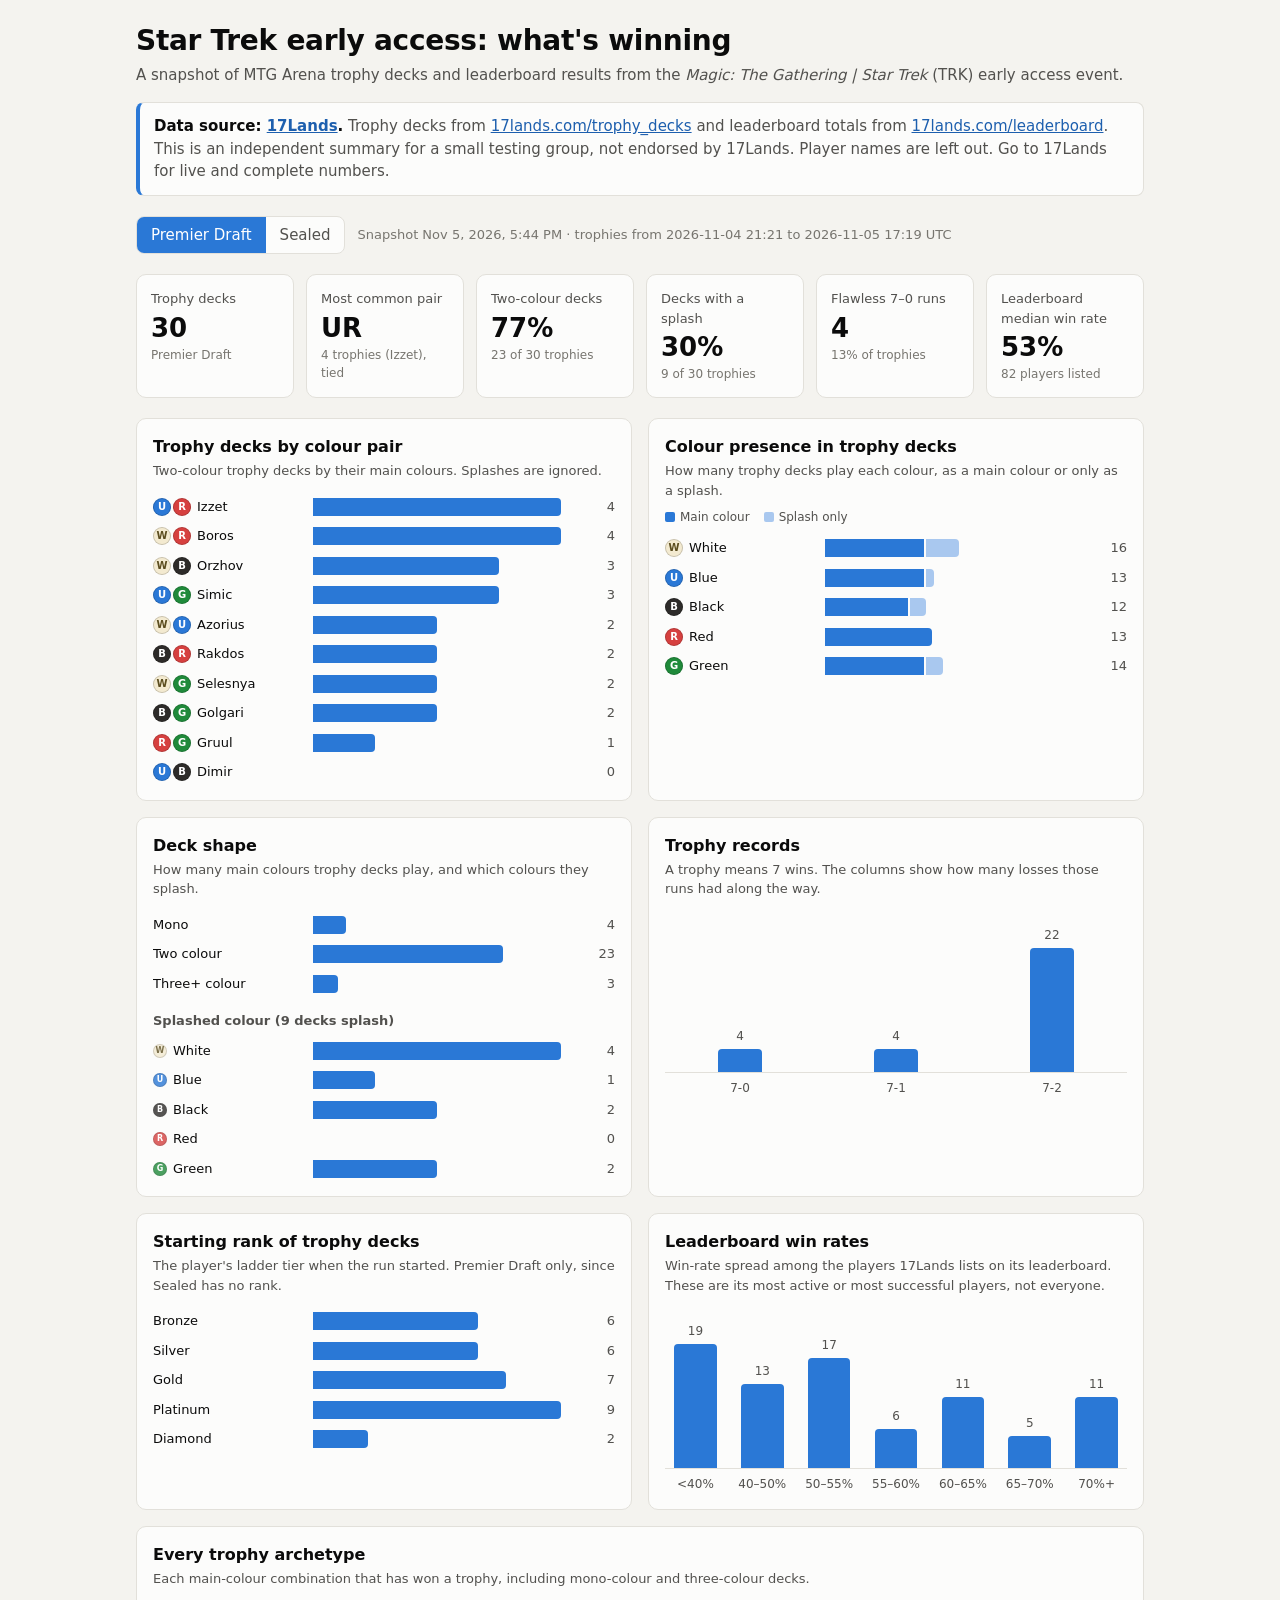
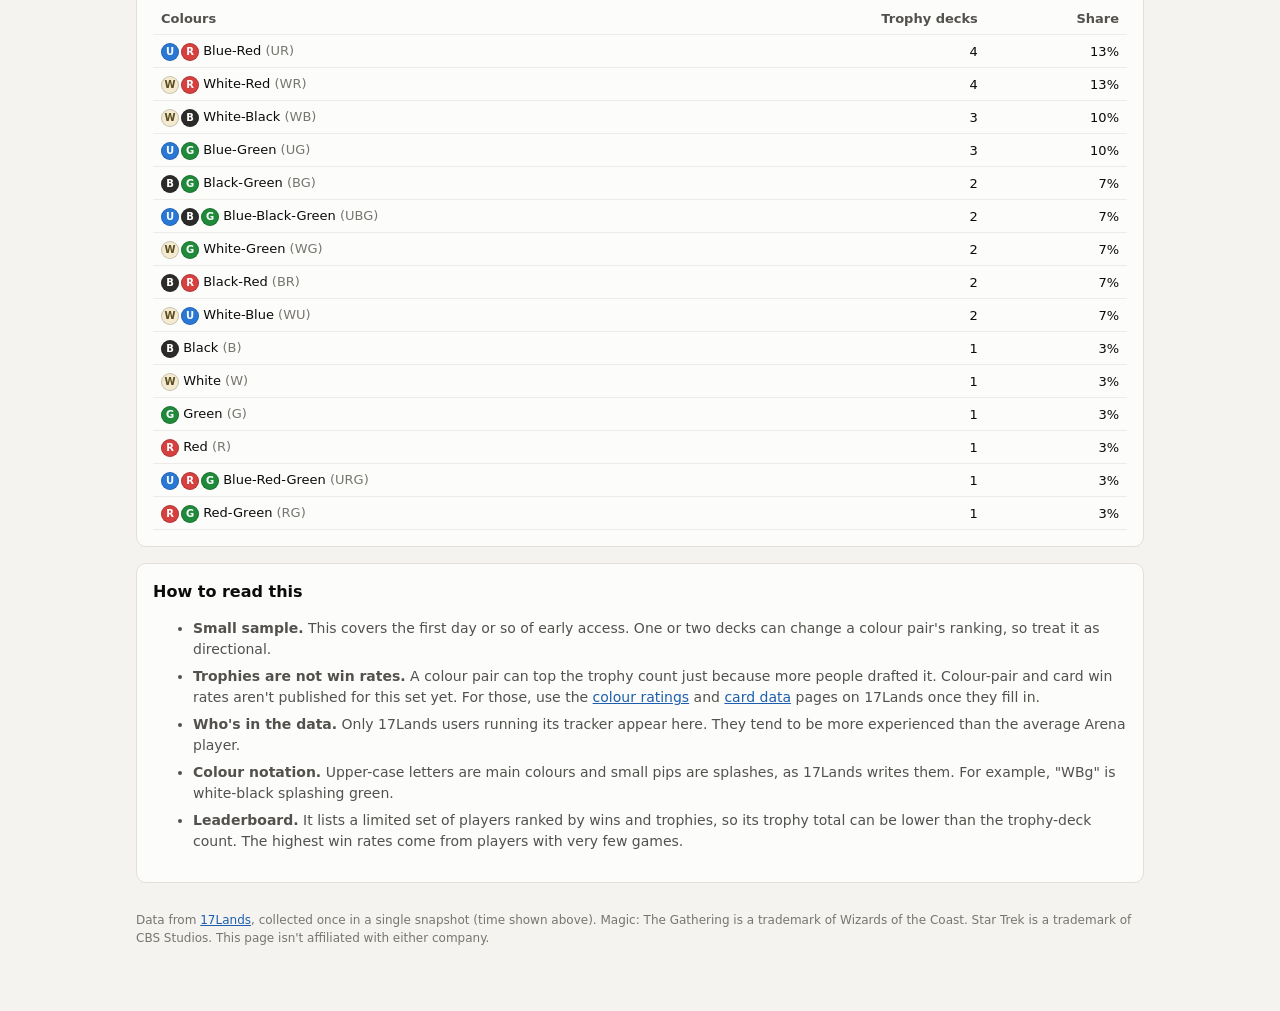
==== docs/index.html @ c33f3292 "Add Star Trek early access analysis site from 17Lands trophy and leaderboard data Anonymised one-tim" ====
<!doctype html>
<html lang="en">
<head>
<meta charset="utf-8">
<meta name="viewport" content="width=device-width, initial-scale=1">
<title>Star Trek Early Access</title>
<meta name="description" content="Early-access snapshot of Magic: The Gathering | Star Trek (TRK) limited results on MTG Arena, using data from 17Lands.">
<meta name="robots" content="noindex">
<style>
:root {
  color-scheme: light;
  --bg: #f4f3ef;
  --surface-1: #fcfcfb;
  --border: #e2e0da;
  --grid: #ecebe6;
  --text-primary: #0b0b0b;
  --text-secondary: #52514e;
  --text-muted: #77756f;
  --series-1: #2a78d6;
  --series-1-soft: #a9c8ef;
  --track: #e9eef6;
  --accent-ink: #1d5fae;
  --tip-bg: #0b0b0b;
  --tip-fg: #f6f5f1;
  --pip-W: #f3ead0; --pip-W-ink: #5b4d1f;
  --pip-U: #2a78d6; --pip-U-ink: #fff;
  --pip-B: #2d2b29; --pip-B-ink: #fff;
  --pip-R: #d6403f; --pip-R-ink: #fff;
  --pip-G: #1f8a3a; --pip-G-ink: #fff;
}
@media (prefers-color-scheme: dark) {
  :root:not([data-theme="light"]) {
    color-scheme: dark;
    --bg: #121211;
    --surface-1: #1a1a19;
    --border: #2e2d2b;
    --grid: #262624;
    --text-primary: #f0efec;
    --text-secondary: #c3c2b7;
    --text-muted: #9a998f;
    --series-1: #3987e5;
    --series-1-soft: #2a4a72;
    --track: #232a33;
    --accent-ink: #8db8f0;
    --tip-bg: #f0efec;
    --tip-fg: #121211;
    --pip-B: #4a4744;
  }
}
:root[data-theme="dark"] {
  color-scheme: dark;
  --bg: #121211;
  --surface-1: #1a1a19;
  --border: #2e2d2b;
  --grid: #262624;
  --text-primary: #f0efec;
  --text-secondary: #c3c2b7;
  --text-muted: #9a998f;
  --series-1: #3987e5;
  --series-1-soft: #2a4a72;
  --track: #232a33;
  --accent-ink: #8db8f0;
  --tip-bg: #f0efec;
  --tip-fg: #121211;
  --pip-B: #4a4744;
}
* { box-sizing: border-box; }
body {
  margin: 0; background: var(--bg); color: var(--text-primary);
  font: 15px/1.5 system-ui, -apple-system, "Segoe UI", Roboto, sans-serif;
}
a { color: var(--accent-ink); }
.wrap { max-width: 1040px; margin: 0 auto; padding: 24px 16px 64px; }
header h1 { font-size: 28px; line-height: 1.2; margin: 0 0 6px; letter-spacing: -0.01em; }
header .sub { color: var(--text-secondary); margin: 0 0 16px; }
.source {
  background: var(--surface-1); border: 1px solid var(--border); border-left: 4px solid var(--series-1);
  border-radius: 8px; padding: 12px 14px; margin-bottom: 20px; color: var(--text-secondary);
}
.source strong { color: var(--text-primary); }
.controls { display: flex; flex-wrap: wrap; gap: 12px; align-items: center; margin: 8px 0 20px; }
.seg { display: inline-flex; border: 1px solid var(--border); border-radius: 8px; overflow: hidden; background: var(--surface-1); }
.seg button {
  font: inherit; border: 0; background: transparent; color: var(--text-secondary);
  padding: 7px 14px; cursor: pointer; min-height: 36px;
}
.seg button[aria-pressed="true"] { background: var(--series-1); color: #fff; }
.seg button:focus-visible { outline: 2px solid var(--series-1); outline-offset: -2px; }
.meta { color: var(--text-muted); font-size: 13px; }
.tiles { display: grid; grid-template-columns: repeat(auto-fit, minmax(150px, 1fr)); gap: 12px; margin-bottom: 20px; }
.tile { background: var(--surface-1); border: 1px solid var(--border); border-radius: 10px; padding: 14px; }
.tile .label { color: var(--text-secondary); font-size: 13px; }
.tile .value { font-size: 26px; font-weight: 600; line-height: 1.2; margin-top: 4px; }
.tile .note { color: var(--text-muted); font-size: 12px; margin-top: 2px; }
.grid { display: grid; grid-template-columns: repeat(auto-fit, minmax(min(100%, 460px), 1fr)); gap: 16px; }
.card { background: var(--surface-1); border: 1px solid var(--border); border-radius: 10px; padding: 16px; min-width: 0; }
.card h2 { font-size: 16px; margin: 0 0 2px; }
.card .desc { color: var(--text-secondary); font-size: 13px; margin: 0 0 14px; }
.card.full { grid-column: 1 / -1; }
.bars { display: flex; flex-direction: column; gap: 6px; }
.bar-row { display: grid; grid-template-columns: minmax(96px, 150px) 1fr 44px; align-items: center; gap: 10px; padding: 2px 0; border-radius: 6px; }
.bar-row:hover { background: var(--grid); }
.bar-label { display: flex; align-items: center; gap: 6px; font-size: 13px; color: var(--text-primary); white-space: nowrap; overflow: hidden; text-overflow: ellipsis; }
.bar-track { position: relative; height: 18px; display: flex; gap: 2px; }
.bar-fill { height: 100%; border-radius: 0 4px 4px 0; background: var(--series-1); min-width: 0; }
.bar-fill.soft { background: var(--series-1-soft); }
.bar-fill.first-of-two { border-radius: 0; }
.bar-val { font-size: 13px; color: var(--text-secondary); text-align: right; font-variant-numeric: tabular-nums; }
.legend { display: flex; gap: 14px; font-size: 12px; color: var(--text-secondary); margin: -6px 0 10px; flex-wrap: wrap; }
.legend span::before { content: ""; display: inline-block; width: 10px; height: 10px; border-radius: 2px; margin-right: 5px; vertical-align: -1px; background: var(--c); }
.pips { display: inline-flex; gap: 2px; flex: none; }
.pip {
  display: inline-grid; place-items: center; width: 18px; height: 18px; border-radius: 50%;
  font-size: 10px; font-weight: 700; line-height: 1; box-shadow: inset 0 0 0 1px rgba(0,0,0,.18);
}
.pip.lc { width: 14px; height: 14px; font-size: 8px; opacity: .8; }
.pip-W { background: var(--pip-W); color: var(--pip-W-ink); }
.pip-U { background: var(--pip-U); color: var(--pip-U-ink); }
.pip-B { background: var(--pip-B); color: var(--pip-B-ink); }
.pip-R { background: var(--pip-R); color: var(--pip-R-ink); }
.pip-G { background: var(--pip-G); color: var(--pip-G-ink); }
.vbars { display: flex; align-items: flex-end; gap: 6px; height: 160px; border-bottom: 1px solid var(--border); padding-top: 8px; }
.vcol { flex: 1; display: flex; flex-direction: column; align-items: center; justify-content: flex-end; height: 100%; gap: 4px; cursor: default; border-radius: 4px; }
.vcol:hover { background: var(--grid); }
.vcol .v { font-size: 12px; color: var(--text-secondary); font-variant-numeric: tabular-nums; }
.vcol .b { width: 70%; max-width: 44px; background: var(--series-1); border-radius: 4px 4px 0 0; }
.vlabels { display: flex; gap: 6px; margin-top: 6px; }
.vlabels span { flex: 1; text-align: center; font-size: 12px; color: var(--text-secondary); }
table { width: 100%; border-collapse: collapse; font-size: 13px; }
th, td { text-align: left; padding: 6px 8px; border-bottom: 1px solid var(--grid); }
th { color: var(--text-secondary); font-weight: 600; }
td.num, th.num { text-align: right; font-variant-numeric: tabular-nums; }
.table-scroll { overflow-x: auto; }
.notes { color: var(--text-secondary); font-size: 14px; }
.notes li { margin-bottom: 6px; }
.empty { color: var(--text-muted); font-size: 13px; padding: 12px 0; }
#tip {
  position: fixed; pointer-events: none; z-index: 10; background: var(--tip-bg); color: var(--tip-fg);
  font-size: 12px; padding: 6px 8px; border-radius: 6px; max-width: 240px; opacity: 0; transition: opacity .08s;
}
footer { margin-top: 28px; color: var(--text-muted); font-size: 12px; }
</style>
</head>
<body>
<div class="wrap">
  <header>
    <h1>Star Trek early access: what's winning</h1>
    <p class="sub">A snapshot of MTG Arena trophy decks and leaderboard results from the <em>Magic: The Gathering | Star Trek</em> (TRK) early access event.</p>
    <div class="source">
      <strong>Data source: <a href="https://www.17lands.com" target="_blank" rel="noopener">17Lands</a>.</strong>
      Trophy decks from <a href="https://www.17lands.com/trophy_decks" target="_blank" rel="noopener">17lands.com/trophy_decks</a> and leaderboard totals from <a href="https://www.17lands.com/leaderboard" target="_blank" rel="noopener">17lands.com/leaderboard</a>.
      This is an independent summary for a small testing group, not endorsed by 17Lands. Player names are left out. Go to 17Lands for live and complete numbers.
    </div>
  </header>

  <div class="controls">
    <div class="seg" role="group" aria-label="Format">
      <button type="button" data-fmt="PremierDraft" aria-pressed="true">Premier Draft</button>
      <button type="button" data-fmt="Sealed" aria-pressed="false">Sealed</button>
    </div>
    <span class="meta" id="meta"></span>
  </div>

  <section class="tiles" id="tiles" aria-label="Headline numbers"></section>

  <div class="grid">
    <section class="card">
      <h2>Trophy decks by colour pair</h2>
      <p class="desc">Two-colour trophy decks by their main colours. Splashes are ignored.</p>
      <div class="bars" id="pairs"></div>
    </section>

    <section class="card">
      <h2>Colour presence in trophy decks</h2>
      <p class="desc">How many trophy decks play each colour, as a main colour or only as a splash.</p>
      <div class="legend"><span style="--c:var(--series-1)">Main colour</span><span style="--c:var(--series-1-soft)">Splash only</span></div>
      <div class="bars" id="presence"></div>
    </section>

    <section class="card">
      <h2>Deck shape</h2>
      <p class="desc">How many main colours trophy decks play, and which colours they splash.</p>
      <div class="bars" id="width"></div>
      <h3 style="font-size:13px;margin:16px 0 8px;color:var(--text-secondary);font-weight:600" id="splash-h"></h3>
      <div class="bars" id="splash"></div>
    </section>

    <section class="card">
      <h2>Trophy records</h2>
      <p class="desc">A trophy means 7 wins. The columns show how many losses those runs had along the way.</p>
      <div class="vbars" id="records"></div>
      <div class="vlabels" id="records-l"></div>
    </section>

    <section class="card" id="rank-card">
      <h2>Starting rank of trophy decks</h2>
      <p class="desc">The player's ladder tier when the run started. Premier Draft only, since Sealed has no rank.</p>
      <div class="bars" id="ranks"></div>
    </section>

    <section class="card">
      <h2>Leaderboard win rates</h2>
      <p class="desc">Win-rate spread among the players 17Lands lists on its leaderboard. These are its most active or most successful players, not everyone.</p>
      <div class="vbars" id="wr"></div>
      <div class="vlabels" id="wr-l"></div>
    </section>

    <section class="card full">
      <h2>Every trophy archetype</h2>
      <p class="desc">Each main-colour combination that has won a trophy, including mono-colour and three-colour decks.</p>
      <div class="table-scroll"><table id="arch"><thead><tr><th>Colours</th><th class="num">Trophy decks</th><th class="num">Share</th></tr></thead><tbody></tbody></table></div>
    </section>

    <section class="card full">
      <h2>How to read this</h2>
      <ul class="notes">
        <li><strong>Small sample.</strong> This covers the first day or so of early access. One or two decks can change a colour pair's ranking, so treat it as directional.</li>
        <li><strong>Trophies are not win rates.</strong> A colour pair can top the trophy count just because more people drafted it. Colour-pair and card win rates aren't published for this set yet. For those, use the <a href="https://www.17lands.com/color_ratings" target="_blank" rel="noopener">colour ratings</a> and <a href="https://www.17lands.com/card_data" target="_blank" rel="noopener">card data</a> pages on 17Lands once they fill in.</li>
        <li><strong>Who's in the data.</strong> Only 17Lands users running its tracker appear here. They tend to be more experienced than the average Arena player.</li>
        <li><strong>Colour notation.</strong> Upper-case letters are main colours and small pips are splashes, as 17Lands writes them. For example, "WBg" is white-black splashing green.</li>
        <li><strong>Leaderboard.</strong> It lists a limited set of players ranked by wins and trophies, so its trophy total can be lower than the trophy-deck count. The highest win rates come from players with very few games.</li>
      </ul>
    </section>
  </div>

  <footer>
    Data from <a href="https://www.17lands.com" target="_blank" rel="noopener">17Lands</a>, collected once in a single snapshot (time shown above). Magic: The Gathering is a trademark of Wizards of the Coast. Star Trek is a trademark of CBS Studios. This page isn't affiliated with either company.
  </footer>
</div>
<div id="tip" role="status" aria-live="polite"></div>

<script>
(function () {
  const COLOR_NAMES = { W: "White", U: "Blue", B: "Black", R: "Red", G: "Green" };
  const FMT_LABEL = { PremierDraft: "Premier Draft", Sealed: "Sealed" };
  const $ = (id) => document.getElementById(id);
  const tip = $("tip");
  let stats = null;
  let fmt = "PremierDraft";
  try { const saved = localStorage.getItem("trk-fmt"); if (saved) fmt = saved; } catch (e) {}

  const pct = (n, d) => d ? Math.round((n / d) * 100) + "%" : "–";
  const esc = (s) => String(s).replace(/[&<>"]/g, (c) => ({ "&": "&amp;", "<": "&lt;", ">": "&gt;", '"': "&quot;" }[c]));

  function pips(code) {
    return '<span class="pips" aria-hidden="true">' + [...code].map((c) => {
      const up = c.toUpperCase();
      return '<span class="pip pip-' + up + (c !== up ? " lc" : "") + '">' + up + "</span>";
    }).join("") + "</span>";
  }
  function colourWords(code) {
    const main = [...code].filter((c) => c === c.toUpperCase()).map((c) => COLOR_NAMES[c]);
    const spl = [...code].filter((c) => c !== c.toUpperCase()).map((c) => COLOR_NAMES[c.toUpperCase()]);
    return main.join("-") + (spl.length ? " splash " + spl.join(", ") : "");
  }

  function bindTips(root) {
    root.querySelectorAll("[data-tip]").forEach((el) => {
      el.addEventListener("mousemove", (e) => {
        tip.textContent = el.getAttribute("data-tip");
        tip.style.opacity = 1;
        const x = Math.min(e.clientX + 14, window.innerWidth - tip.offsetWidth - 8);
        tip.style.left = x + "px";
        tip.style.top = e.clientY + 14 + "px";
      });
      el.addEventListener("mouseleave", () => { tip.style.opacity = 0; });
    });
  }

  // Horizontal bars. rows: [{labelHtml, label, parts:[{v, soft}], total, tip}]
  function hbars(el, rows, max) {
    if (!rows.length) { el.innerHTML = '<div class="empty">No data yet.</div>'; return; }
    max = max || Math.max(1, ...rows.map((r) => r.total));
    el.innerHTML = rows.map((r) => {
      const parts = r.parts.filter((p) => p.v > 0);
      const fills = parts.map((p, i) =>
        '<div class="bar-fill' + (p.soft ? " soft" : "") + (i < parts.length - 1 ? " first-of-two" : "") +
        '" style="width:' + (p.v / max) * 100 + '%"></div>').join("");
      return '<div class="bar-row" data-tip="' + esc(r.tip) + '"><div class="bar-label">' + r.labelHtml +
        '</div><div class="bar-track">' + fills + '</div><div class="bar-val">' + r.total + "</div></div>";
    }).join("");
    bindTips(el);
  }

  function vbars(el, labelsEl, rows) {
    const max = Math.max(1, ...rows.map((r) => r.v));
    el.innerHTML = rows.map((r) =>
      '<div class="vcol" data-tip="' + esc(r.tip) + '"><span class="v">' + r.v + '</span><div class="b" style="height:' +
      (r.v / max) * 82 + '%;min-height:' + (r.v ? 2 : 0) + 'px"></div></div>').join("");
    labelsEl.innerHTML = rows.map((r) => "<span>" + esc(r.label) + "</span>").join("");
    bindTips(el);
  }

  function tile(label, value, note) {
    return '<div class="tile"><div class="label">' + label + '</div><div class="value">' + value + "</div>" +
      (note ? '<div class="note">' + note + "</div>" : "") + "</div>";
  }

  function render() {
    const f = stats.formats[fmt];
    if (!f) return;
    const t = f.trophies, lb = f.leaderboard, n = t.count;
    document.querySelectorAll(".seg button").forEach((b) => b.setAttribute("aria-pressed", b.dataset.fmt === fmt));
    const fetched = new Date(stats.fetched_at);
    $("meta").textContent = "Snapshot " + fetched.toLocaleString(undefined, { dateStyle: "medium", timeStyle: "short" }) +
      (t.first ? " · trophies from " + t.first.slice(0, 16) + " to " + t.last.slice(0, 16) + " UTC" : "");

    const two = (t.width.find((w) => w.label === "Two colour") || {}).count || 0;
    const sevenOh = (t.records.find((r) => r.record === "7-0") || {}).count || 0;
    const topPair = t.pairs[0];
    $("tiles").innerHTML =
      tile("Trophy decks", n, FMT_LABEL[fmt]) +
      tile("Most common pair", topPair && topPair.count ? topPair.code : "–",
        topPair && topPair.count ? topPair.count + " trophies (" + topPair.name + ")" + (t.pairs[1] && t.pairs[1].count === topPair.count ? ", tied" : "") : "") +
      tile("Two-colour decks", pct(two, n), two + " of " + n + " trophies") +
      tile("Decks with a splash", pct(t.splash_decks, n), t.splash_decks + " of " + n + " trophies") +
      tile("Flawless 7–0 runs", sevenOh, pct(sevenOh, n) + " of trophies") +
      tile("Leaderboard median win rate", lb.median_win_rate != null ? Math.round(lb.median_win_rate * 100) + "%" : "–",
        lb.players + " players listed");

    hbars($("pairs"), t.pairs.map((p) => ({
      labelHtml: pips(p.code) + " " + p.name, total: p.count, parts: [{ v: p.count }],
      tip: p.name + " (" + p.code + "): " + p.count + " trophy deck" + (p.count === 1 ? "" : "s") + " · " + pct(p.count, n) + " of all trophies",
    })));

    hbars($("presence"), t.presence.map((c) => ({
      labelHtml: pips(c.code) + " " + c.name, total: c.any,
      parts: [{ v: c.main }, { v: c.any - c.main, soft: true }],
      tip: c.name + ": main colour in " + c.main + ", splash only in " + (c.any - c.main) + " · in " + pct(c.any, n) + " of trophy decks",
    })), n);

    hbars($("width"), t.width.map((w) => ({
      labelHtml: esc(w.label), total: w.count, parts: [{ v: w.count }],
      tip: w.label + ": " + w.count + " trophy decks (" + pct(w.count, n) + ")",
    })), n);
    $("splash-h").textContent = "Splashed colour (" + t.splash_decks + " decks splash)";
    hbars($("splash"), t.splash_colors.map((c) => ({
      labelHtml: pips(c.code.toLowerCase()) + " " + c.name, total: c.count, parts: [{ v: c.count }],
      tip: c.name + " splashed in " + c.count + " trophy deck" + (c.count === 1 ? "" : "s"),
    })), Math.max(1, ...t.splash_colors.map((c) => c.count)));

    vbars($("records"), $("records-l"), t.records.map((r) => ({
      label: r.record, v: r.count, tip: r.record + ": " + r.count + " trophies (" + pct(r.count, n) + ")",
    })));

    const rankCard = $("rank-card");
    if (t.start_tiers.length) {
      rankCard.hidden = false;
      hbars($("ranks"), t.start_tiers.map((r) => ({
        labelHtml: esc(r.tier), total: r.count, parts: [{ v: r.count }],
        tip: r.tier + ": " + r.count + " trophy decks (" + pct(r.count, n) + ")",
      })));
    } else rankCard.hidden = true;

    vbars($("wr"), $("wr-l"), lb.win_rate_hist.map((b) => ({
      label: b.label, v: b.count, tip: b.label + " win rate: " + b.count + " of " + lb.players + " listed players",
    })));

    $("arch").querySelector("tbody").innerHTML = t.archetypes.map((a) =>
      "<tr><td>" + pips(a.code) + " " + esc(colourWords(a.code)) + ' <span style="color:var(--text-muted)">(' + a.code +
      ')</span></td><td class="num">' + a.count + '</td><td class="num">' + pct(a.count, n) + "</td></tr>").join("");
  }

  document.querySelectorAll(".seg button").forEach((b) => b.addEventListener("click", () => {
    fmt = b.dataset.fmt;
    try { localStorage.setItem("trk-fmt", fmt); } catch (e) {}
    render();
  }));

  fetch("data/stats.json").then((r) => r.json()).then((d) => {
    stats = d;
    if (!stats.formats[fmt]) fmt = "PremierDraft";
    render();
  }).catch(() => { $("tiles").innerHTML = '<div class="empty">Could not load data/stats.json.</div>'; });
})();
</script>
</body>
</html>
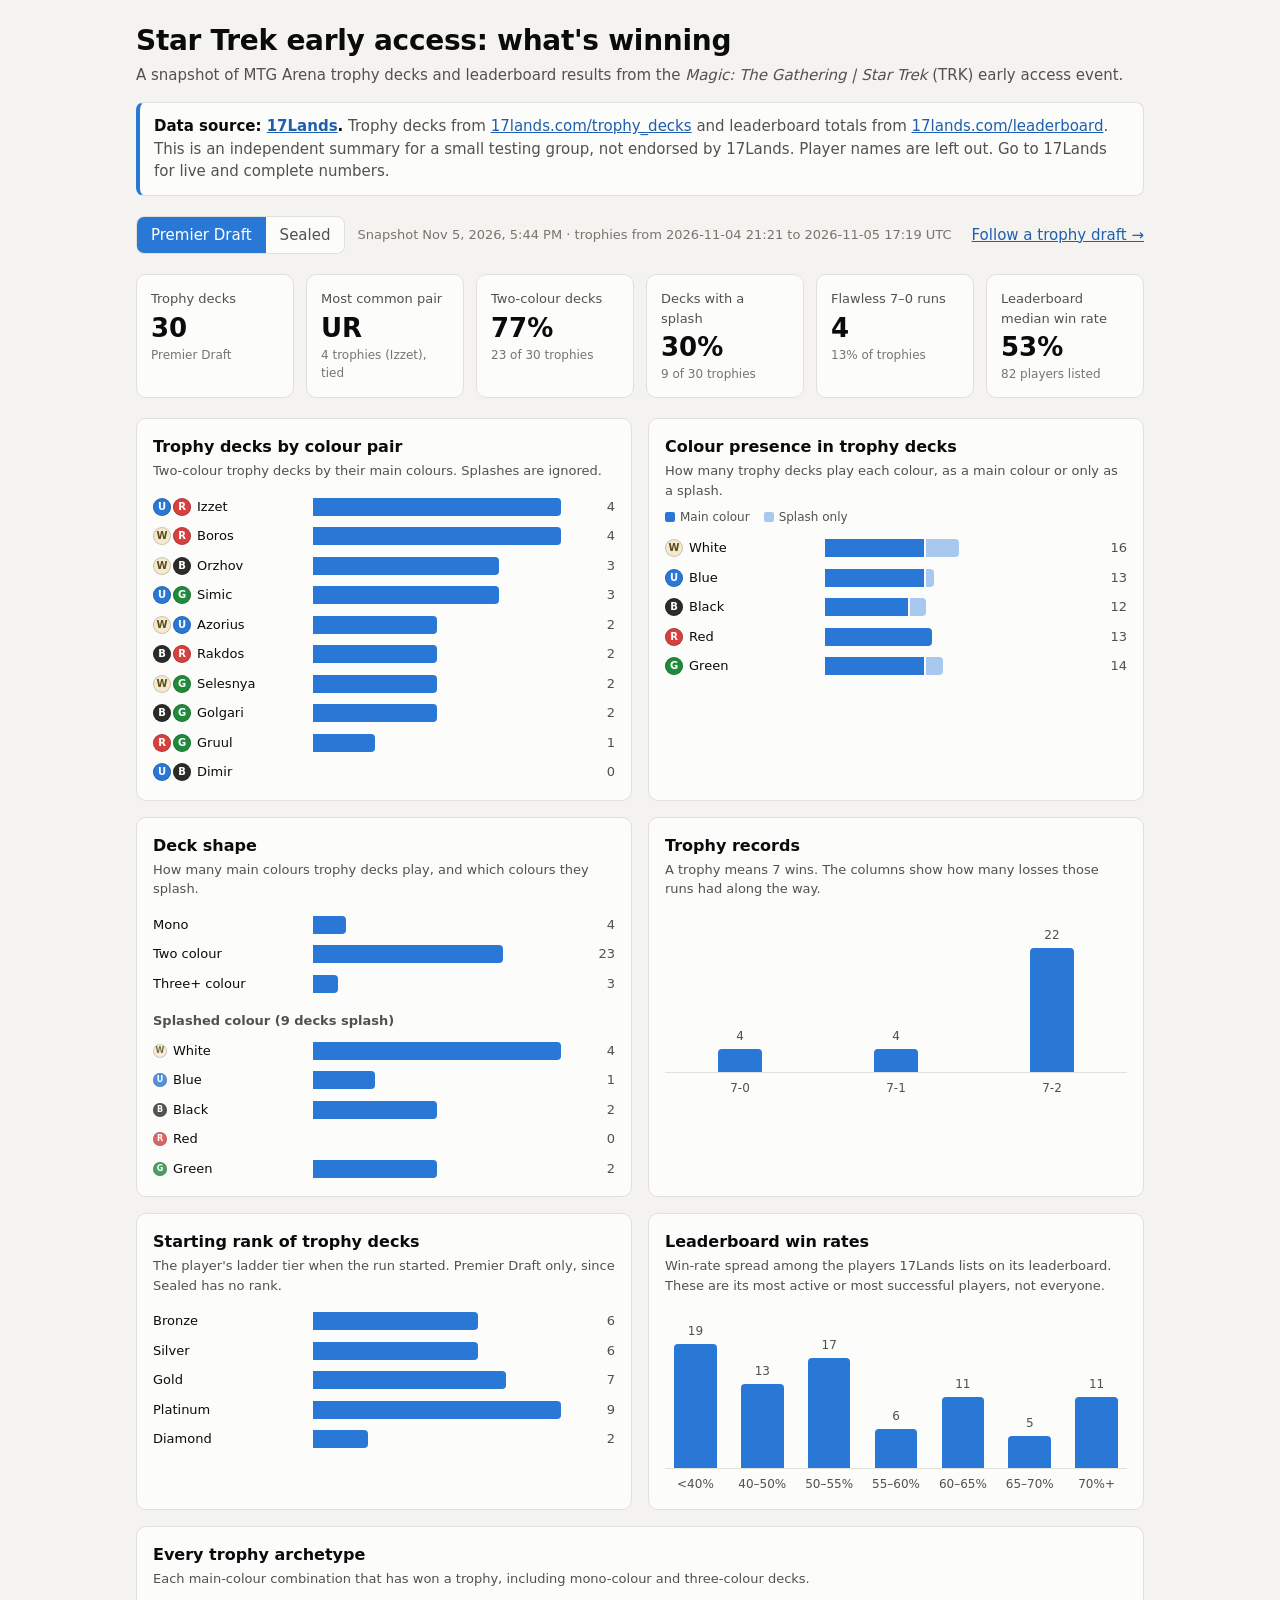
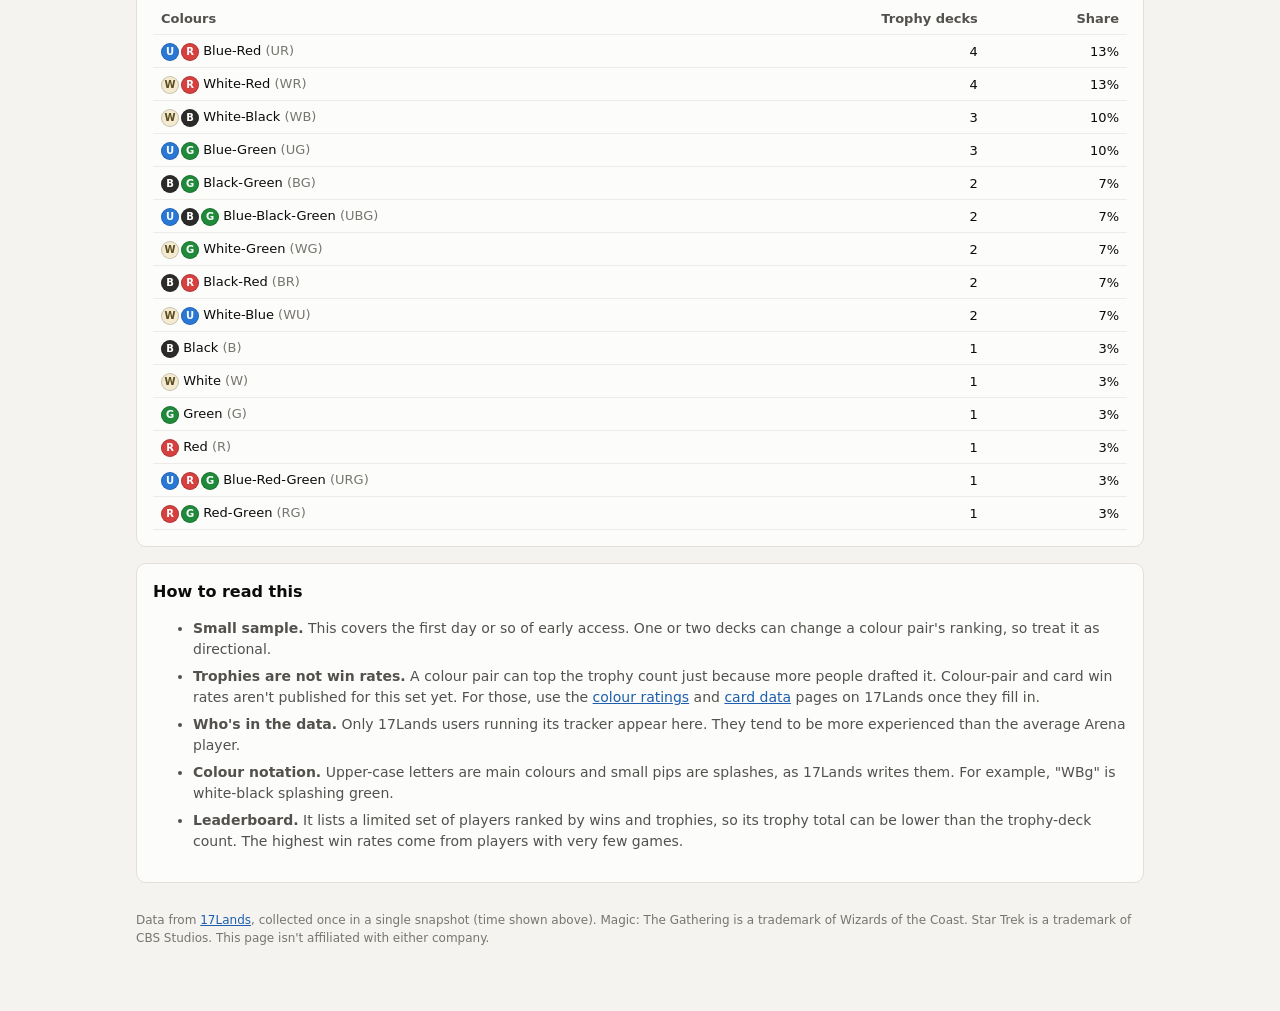
==== commit efd4f82e: "add follow along page" ====
--- a/docs/index.html
+++ b/docs/index.html
@@ -159,6 +159,7 @@
       <button type="button" data-fmt="Sealed" aria-pressed="false">Sealed</button>
     </div>
     <span class="meta" id="meta"></span>
+    <a href="follow.html" style="margin-left:auto">Follow a trophy draft →</a>
   </div>
 
   <section class="tiles" id="tiles" aria-label="Headline numbers"></section>
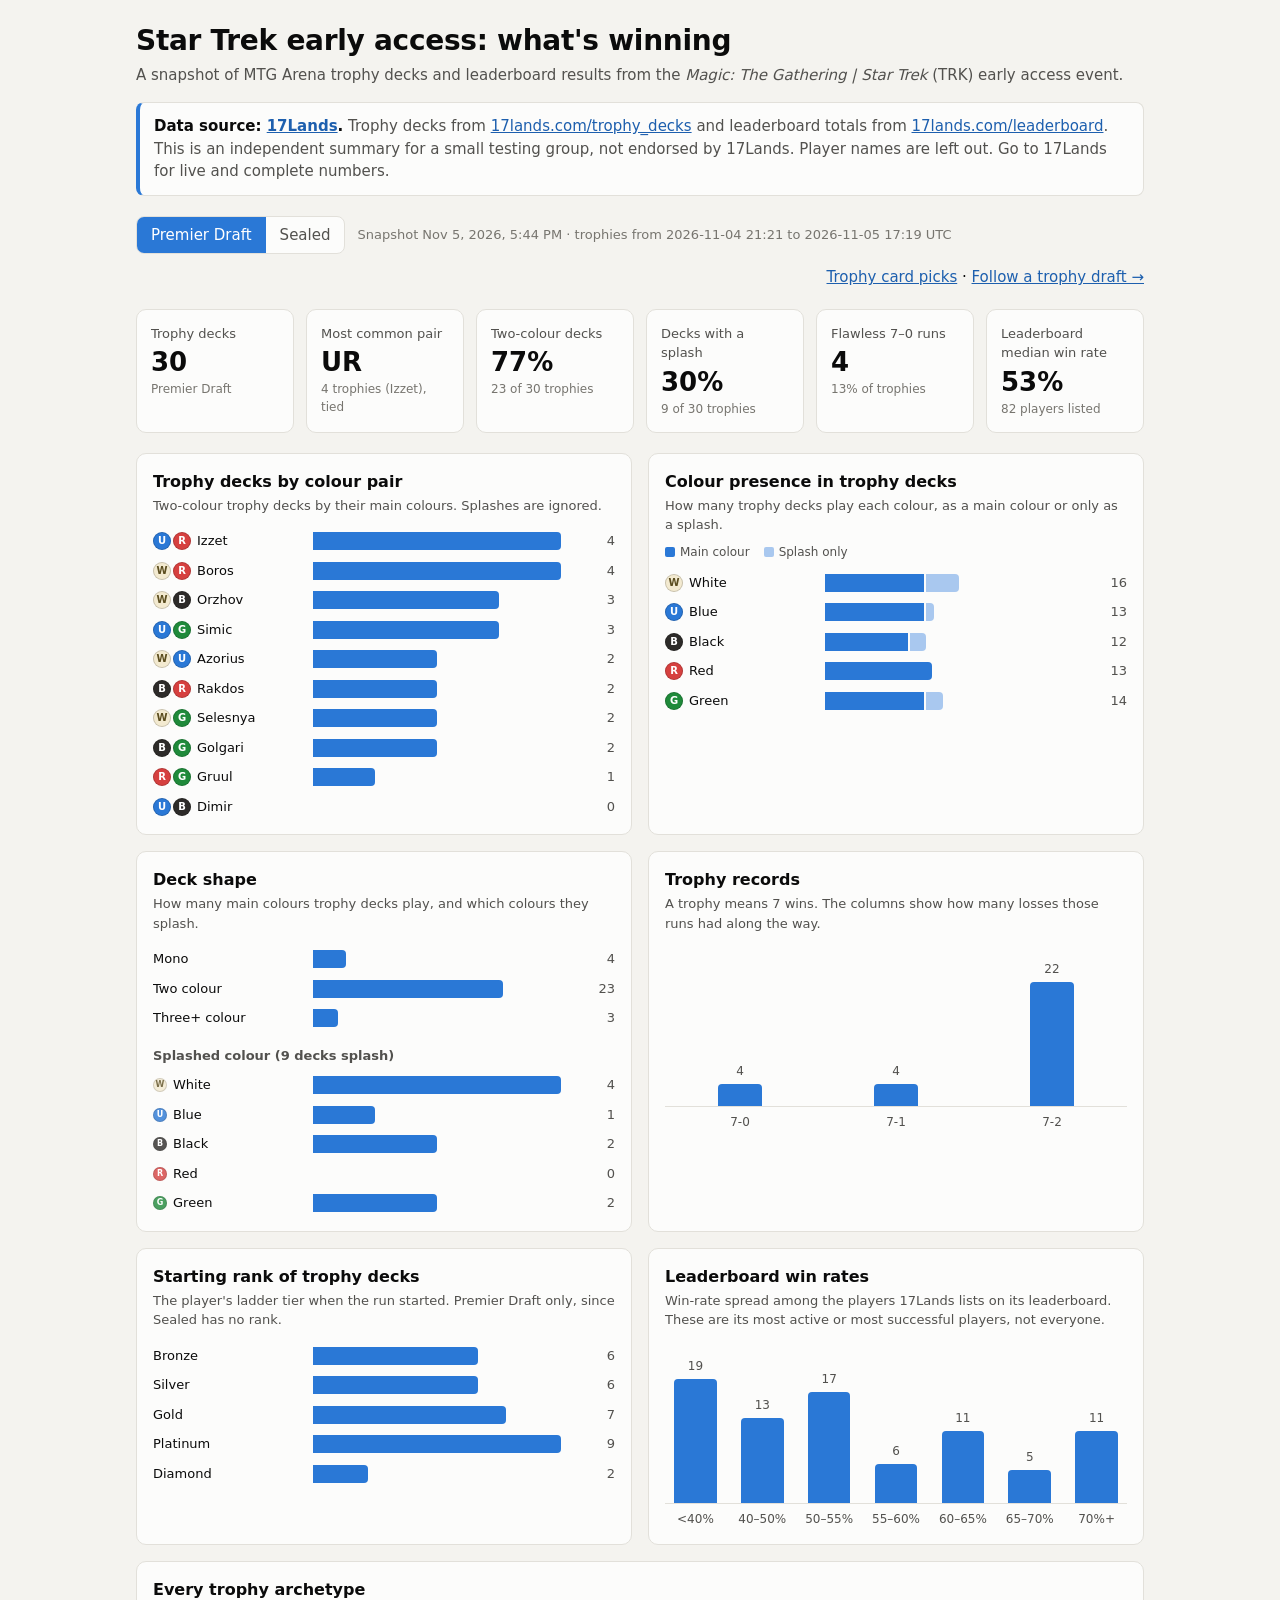
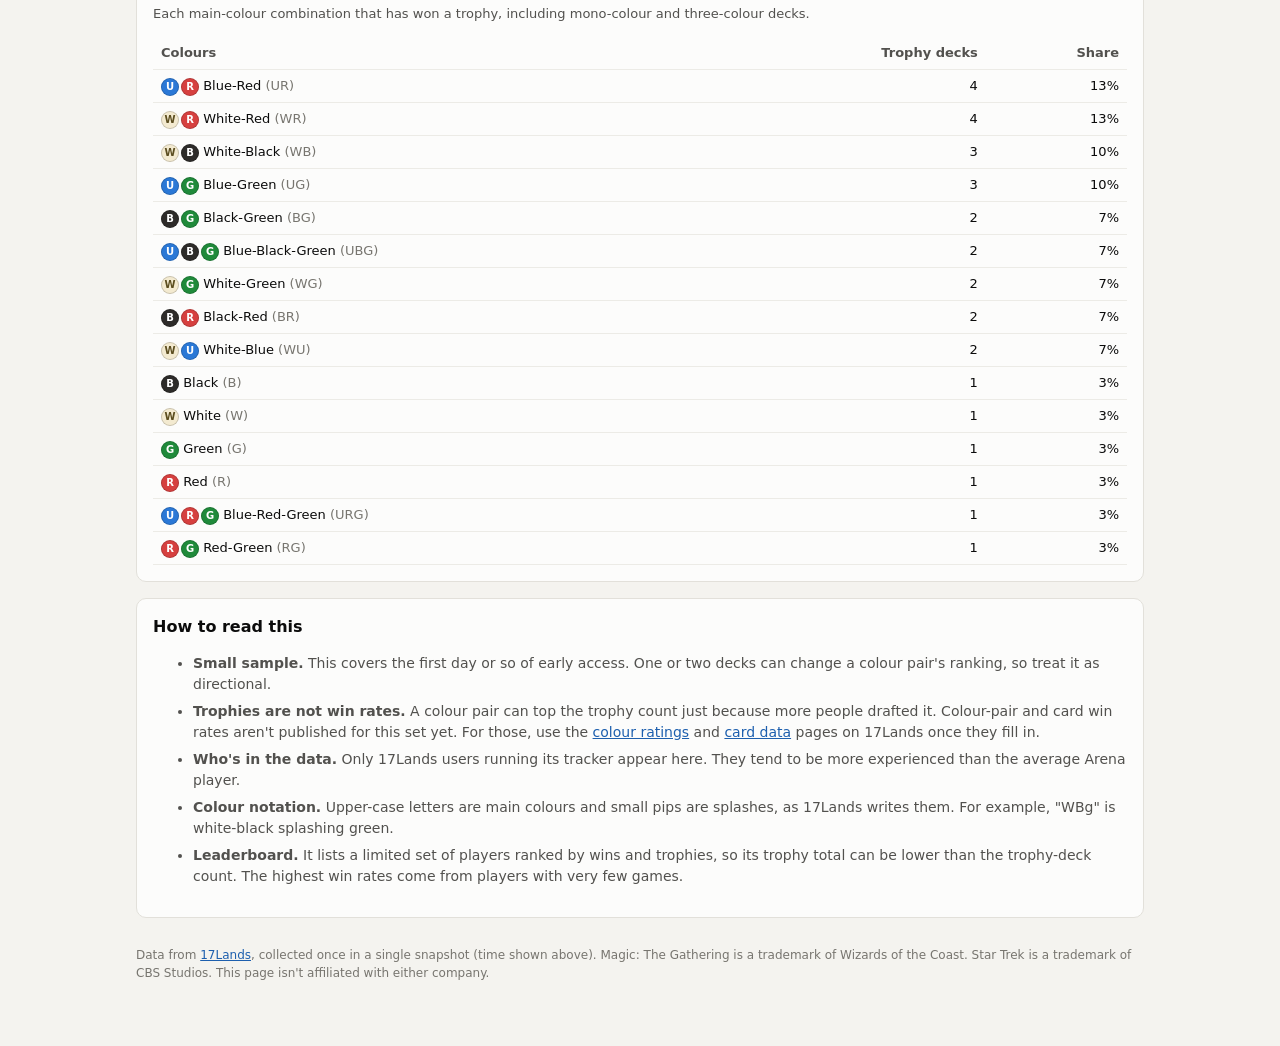
==== commit 53321174: "additional pages" ====
--- a/docs/index.html
+++ b/docs/index.html
@@ -159,7 +159,7 @@
       <button type="button" data-fmt="Sealed" aria-pressed="false">Sealed</button>
     </div>
     <span class="meta" id="meta"></span>
-    <a href="follow.html" style="margin-left:auto">Follow a trophy draft →</a>
+    <span style="margin-left:auto"><a href="cards.html">Trophy card picks</a> · <a href="follow.html">Follow a trophy draft →</a></span>
   </div>
 
   <section class="tiles" id="tiles" aria-label="Headline numbers"></section>
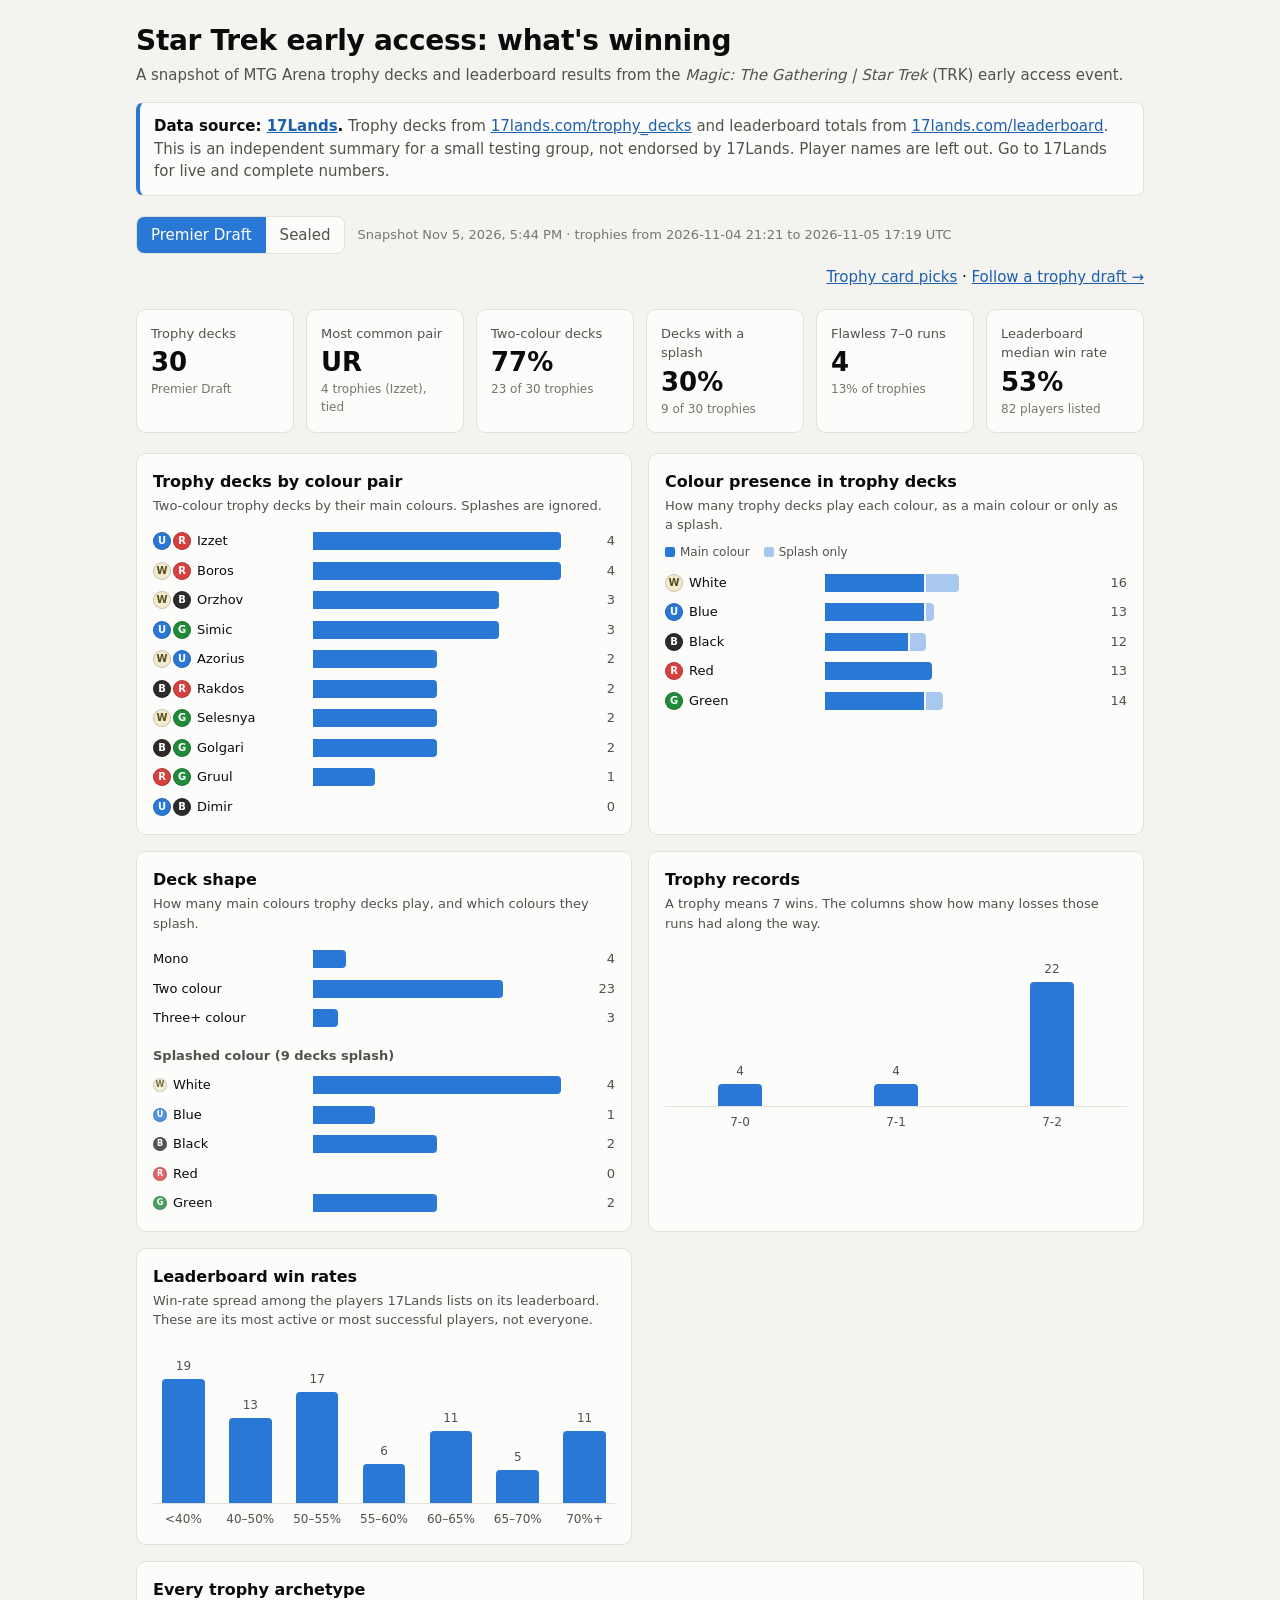
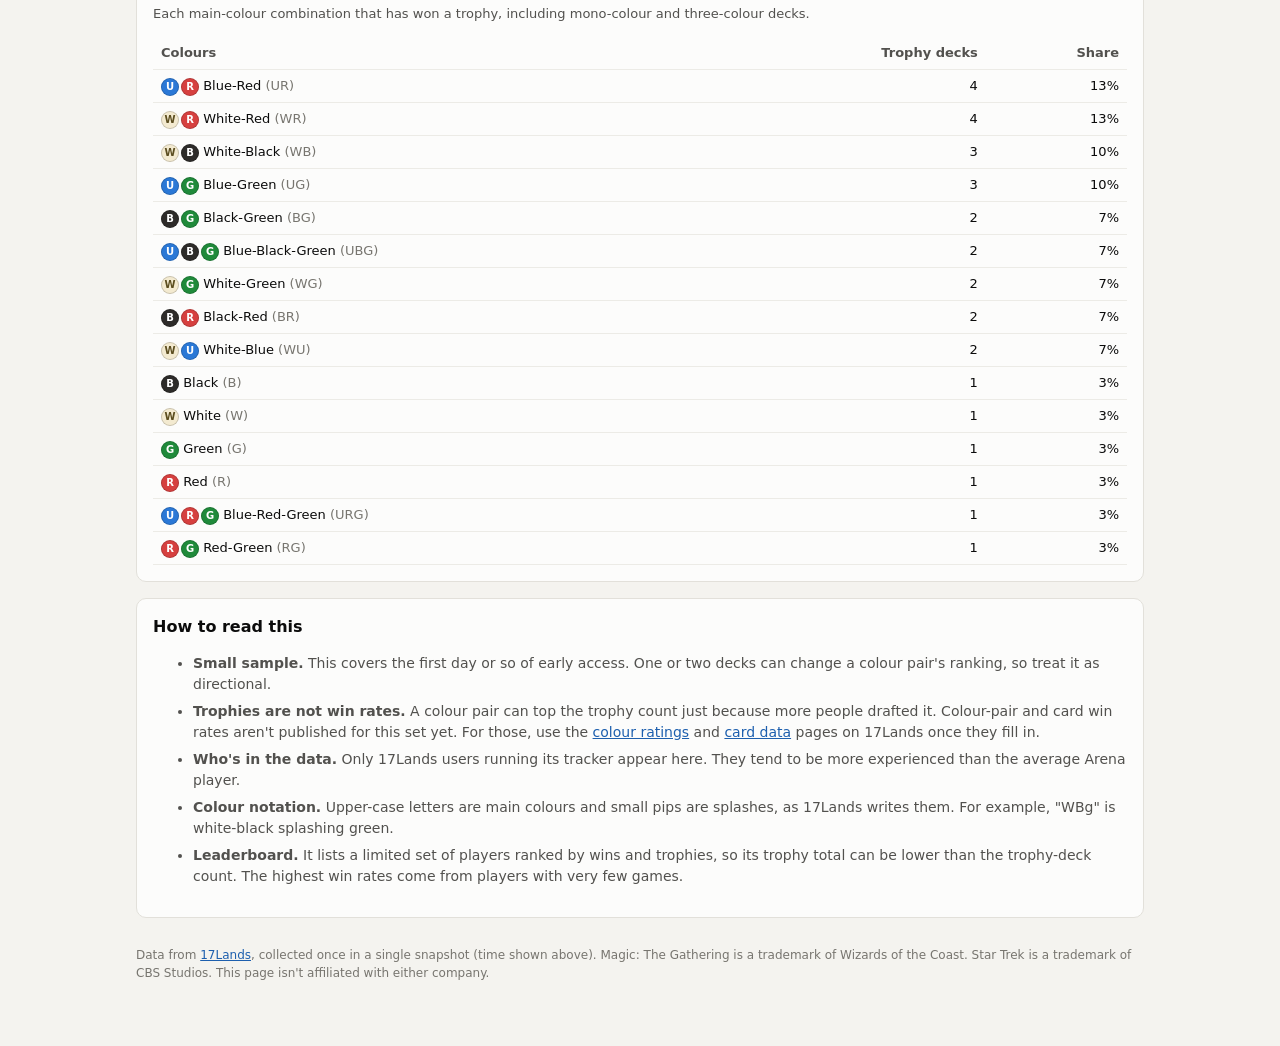
==== commit 49c93db1: "Show trophy decklists on the cards page and drop rank data - fetch_drafts.py now pulls each trophy d" ====
--- a/docs/index.html
+++ b/docs/index.html
@@ -193,11 +193,6 @@
       <div class="vlabels" id="records-l"></div>
     </section>
 
-    <section class="card" id="rank-card">
-      <h2>Starting rank of trophy decks</h2>
-      <p class="desc">The player's ladder tier when the run started. Premier Draft only, since Sealed has no rank.</p>
-      <div class="bars" id="ranks"></div>
-    </section>
 
     <section class="card">
       <h2>Leaderboard win rates</h2>
@@ -344,14 +339,6 @@
       label: r.record, v: r.count, tip: r.record + ": " + r.count + " trophies (" + pct(r.count, n) + ")",
     })));
 
-    const rankCard = $("rank-card");
-    if (t.start_tiers.length) {
-      rankCard.hidden = false;
-      hbars($("ranks"), t.start_tiers.map((r) => ({
-        labelHtml: esc(r.tier), total: r.count, parts: [{ v: r.count }],
-        tip: r.tier + ": " + r.count + " trophy decks (" + pct(r.count, n) + ")",
-      })));
-    } else rankCard.hidden = true;
 
     vbars($("wr"), $("wr-l"), lb.win_rate_hist.map((b) => ({
       label: b.label, v: b.count, tip: b.label + " win rate: " + b.count + " of " + lb.players + " listed players",
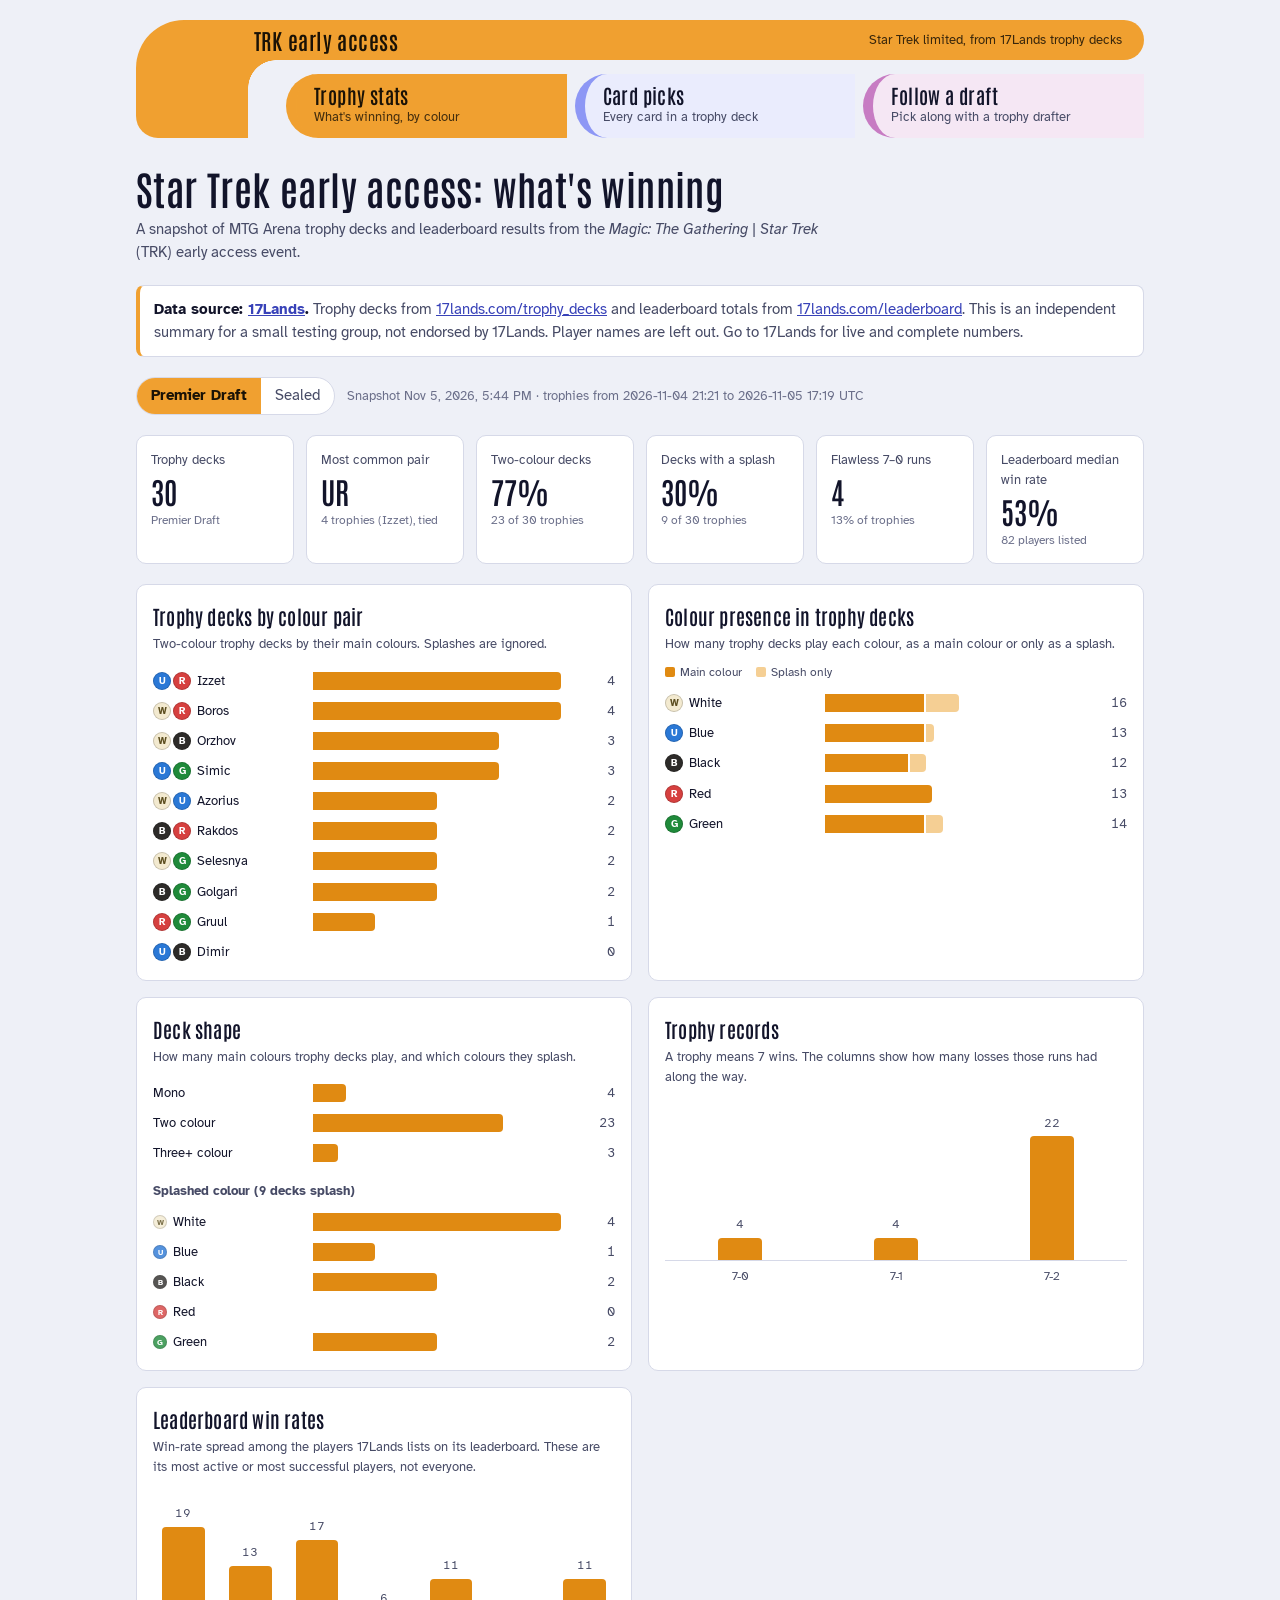
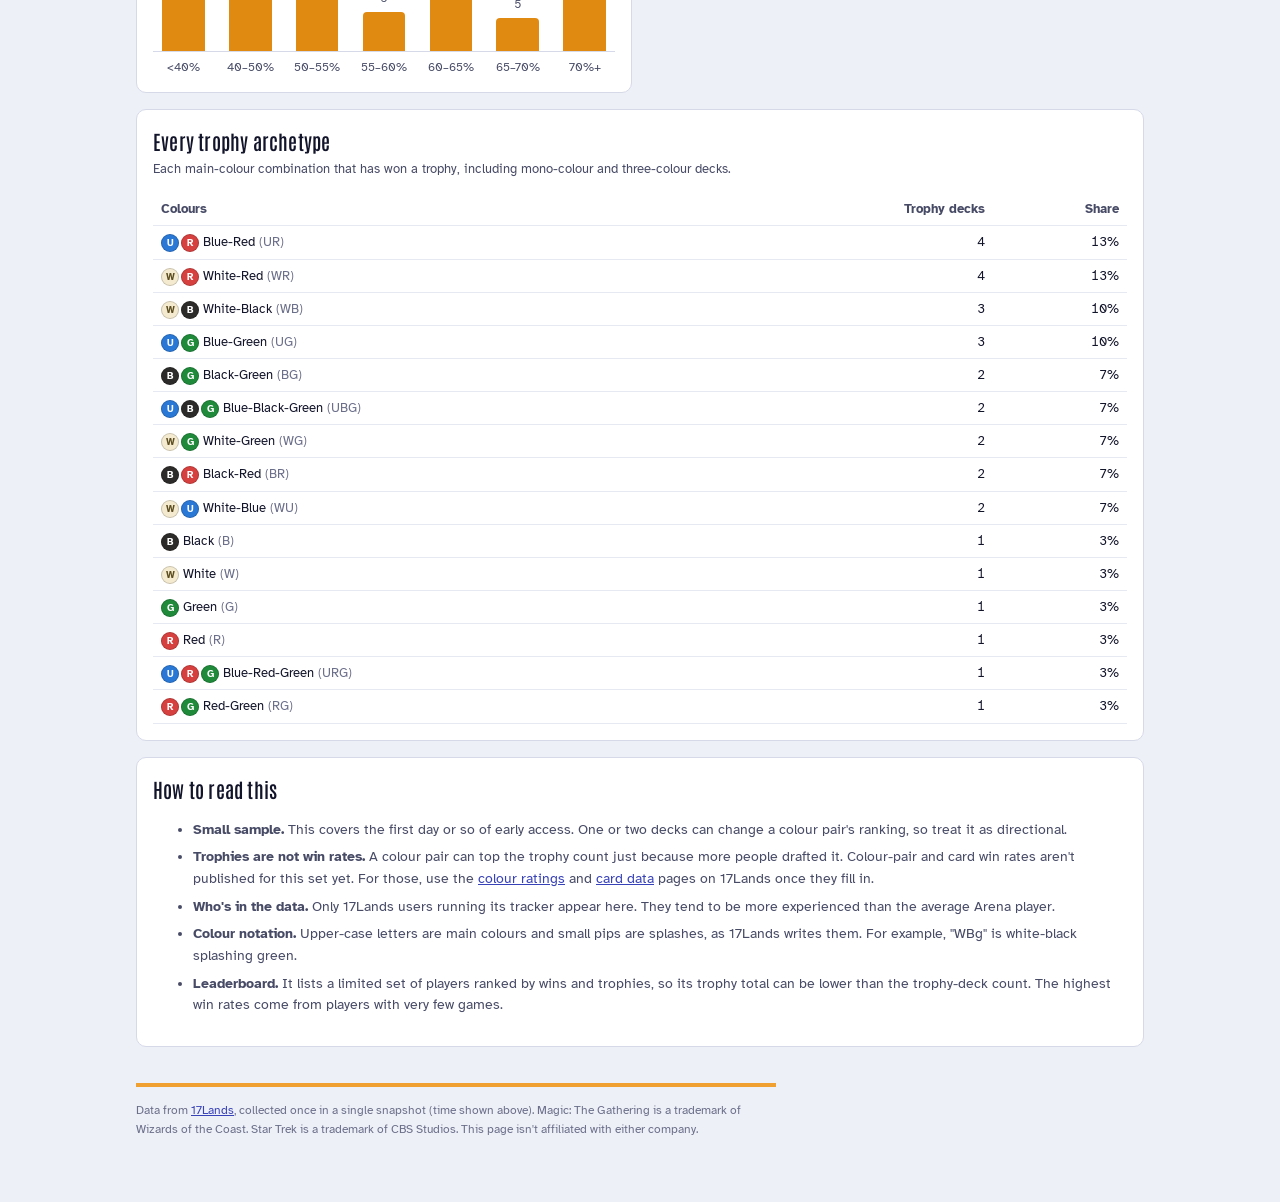
==== commit e6a6ca4f: "visual update" ====
--- a/docs/index.html
+++ b/docs/index.html
@@ -6,95 +6,25 @@
 <title>Star Trek Early Access</title>
 <meta name="description" content="Early-access snapshot of Magic: The Gathering | Star Trek (TRK) limited results on MTG Arena, using data from 17Lands.">
 <meta name="robots" content="noindex">
+<link rel="preconnect" href="https://fonts.googleapis.com">
+<link rel="preconnect" href="https://fonts.gstatic.com" crossorigin>
+<link rel="stylesheet" href="https://fonts.googleapis.com/css2?family=Antonio:wght@600&family=Atkinson+Hyperlegible:ital,wght@0,400;0,700;1,400&display=swap">
+<link rel="stylesheet" href="site.css">
 <style>
-:root {
-  color-scheme: light;
-  --bg: #f4f3ef;
-  --surface-1: #fcfcfb;
-  --border: #e2e0da;
-  --grid: #ecebe6;
-  --text-primary: #0b0b0b;
-  --text-secondary: #52514e;
-  --text-muted: #77756f;
-  --series-1: #2a78d6;
-  --series-1-soft: #a9c8ef;
-  --track: #e9eef6;
-  --accent-ink: #1d5fae;
-  --tip-bg: #0b0b0b;
-  --tip-fg: #f6f5f1;
-  --pip-W: #f3ead0; --pip-W-ink: #5b4d1f;
-  --pip-U: #2a78d6; --pip-U-ink: #fff;
-  --pip-B: #2d2b29; --pip-B-ink: #fff;
-  --pip-R: #d6403f; --pip-R-ink: #fff;
-  --pip-G: #1f8a3a; --pip-G-ink: #fff;
-}
-@media (prefers-color-scheme: dark) {
-  :root:not([data-theme="light"]) {
-    color-scheme: dark;
-    --bg: #121211;
-    --surface-1: #1a1a19;
-    --border: #2e2d2b;
-    --grid: #262624;
-    --text-primary: #f0efec;
-    --text-secondary: #c3c2b7;
-    --text-muted: #9a998f;
-    --series-1: #3987e5;
-    --series-1-soft: #2a4a72;
-    --track: #232a33;
-    --accent-ink: #8db8f0;
-    --tip-bg: #f0efec;
-    --tip-fg: #121211;
-    --pip-B: #4a4744;
-  }
-}
-:root[data-theme="dark"] {
-  color-scheme: dark;
-  --bg: #121211;
-  --surface-1: #1a1a19;
-  --border: #2e2d2b;
-  --grid: #262624;
-  --text-primary: #f0efec;
-  --text-secondary: #c3c2b7;
-  --text-muted: #9a998f;
-  --series-1: #3987e5;
-  --series-1-soft: #2a4a72;
-  --track: #232a33;
-  --accent-ink: #8db8f0;
-  --tip-bg: #f0efec;
-  --tip-fg: #121211;
-  --pip-B: #4a4744;
-}
-* { box-sizing: border-box; }
-body {
-  margin: 0; background: var(--bg); color: var(--text-primary);
-  font: 15px/1.5 system-ui, -apple-system, "Segoe UI", Roboto, sans-serif;
-}
-a { color: var(--accent-ink); }
-.wrap { max-width: 1040px; margin: 0 auto; padding: 24px 16px 64px; }
-header h1 { font-size: 28px; line-height: 1.2; margin: 0 0 6px; letter-spacing: -0.01em; }
-header .sub { color: var(--text-secondary); margin: 0 0 16px; }
 .source {
-  background: var(--surface-1); border: 1px solid var(--border); border-left: 4px solid var(--series-1);
+  background: var(--surface-1); border: 1px solid var(--border); border-left: 4px solid var(--here);
   border-radius: 8px; padding: 12px 14px; margin-bottom: 20px; color: var(--text-secondary);
 }
 .source strong { color: var(--text-primary); }
 .controls { display: flex; flex-wrap: wrap; gap: 12px; align-items: center; margin: 8px 0 20px; }
-.seg { display: inline-flex; border: 1px solid var(--border); border-radius: 8px; overflow: hidden; background: var(--surface-1); }
-.seg button {
-  font: inherit; border: 0; background: transparent; color: var(--text-secondary);
-  padding: 7px 14px; cursor: pointer; min-height: 36px;
-}
-.seg button[aria-pressed="true"] { background: var(--series-1); color: #fff; }
-.seg button:focus-visible { outline: 2px solid var(--series-1); outline-offset: -2px; }
-.meta { color: var(--text-muted); font-size: 13px; }
 .tiles { display: grid; grid-template-columns: repeat(auto-fit, minmax(150px, 1fr)); gap: 12px; margin-bottom: 20px; }
 .tile { background: var(--surface-1); border: 1px solid var(--border); border-radius: 10px; padding: 14px; }
 .tile .label { color: var(--text-secondary); font-size: 13px; }
-.tile .value { font-size: 26px; font-weight: 600; line-height: 1.2; margin-top: 4px; }
+.tile .value { font: 600 30px/1.15 var(--display); margin-top: 4px; }
 .tile .note { color: var(--text-muted); font-size: 12px; margin-top: 2px; }
 .grid { display: grid; grid-template-columns: repeat(auto-fit, minmax(min(100%, 460px), 1fr)); gap: 16px; }
 .card { background: var(--surface-1); border: 1px solid var(--border); border-radius: 10px; padding: 16px; min-width: 0; }
-.card h2 { font-size: 16px; margin: 0 0 2px; }
+.card h2 { font-size: 20px; margin: 0 0 2px; }
 .card .desc { color: var(--text-secondary); font-size: 13px; margin: 0 0 14px; }
 .card.full { grid-column: 1 / -1; }
 .bars { display: flex; flex-direction: column; gap: 6px; }
@@ -138,12 +68,20 @@
   position: fixed; pointer-events: none; z-index: 10; background: var(--tip-bg); color: var(--tip-fg);
   font-size: 12px; padding: 6px 8px; border-radius: 6px; max-width: 240px; opacity: 0; transition: opacity .08s;
 }
-footer { margin-top: 28px; color: var(--text-muted); font-size: 12px; }
 </style>
 </head>
-<body>
+<body class="p-stats">
 <div class="wrap">
-  <header>
+  <header class="bridge">
+    <div class="elbow" aria-hidden="true"></div>
+    <div class="bar"><a class="site" href="index.html">TRK early access</a><span>Star Trek limited, from 17Lands trophy decks</span></div>
+    <nav aria-label="Pages">
+      <a href="index.html" aria-current="page"><b>Trophy stats</b><span>What's winning, by colour</span></a>
+      <a href="cards.html"><b>Card picks</b><span>Every card in a trophy deck</span></a>
+      <a href="follow.html"><b>Follow a draft</b><span>Pick along with a trophy drafter</span></a>
+    </nav>
+  </header>
+  <div>
     <h1>Star Trek early access: what's winning</h1>
     <p class="sub">A snapshot of MTG Arena trophy decks and leaderboard results from the <em>Magic: The Gathering | Star Trek</em> (TRK) early access event.</p>
     <div class="source">
@@ -151,7 +89,7 @@
       Trophy decks from <a href="https://www.17lands.com/trophy_decks" target="_blank" rel="noopener">17lands.com/trophy_decks</a> and leaderboard totals from <a href="https://www.17lands.com/leaderboard" target="_blank" rel="noopener">17lands.com/leaderboard</a>.
       This is an independent summary for a small testing group, not endorsed by 17Lands. Player names are left out. Go to 17Lands for live and complete numbers.
     </div>
-  </header>
+  </div>
 
   <div class="controls">
     <div class="seg" role="group" aria-label="Format">
@@ -159,7 +97,6 @@
       <button type="button" data-fmt="Sealed" aria-pressed="false">Sealed</button>
     </div>
     <span class="meta" id="meta"></span>
-    <span style="margin-left:auto"><a href="cards.html">Trophy card picks</a> · <a href="follow.html">Follow a trophy draft →</a></span>
   </div>
 
   <section class="tiles" id="tiles" aria-label="Headline numbers"></section>
--- a/docs/site.css
+++ b/docs/site.css
@@ -0,0 +1,124 @@
+/* Shared tokens, base, page header and nav. Page-specific styles stay inline in each page. */
+:root {
+  color-scheme: light;
+  --bg: #eef0f7;
+  --surface-1: #ffffff;
+  --border: #d6d9e8;
+  --grid: #e6e8f2;
+  --text-primary: #12142a;
+  --text-secondary: #474b66;
+  --text-muted: #6b6f8a;
+  --series-1: #e08a12;
+  --series-1-soft: #f5cf94;
+  --track: #e6e8f2;
+  --accent-ink: #3842b8;
+  --on-accent: #1a1206;
+  --tip-bg: #12142a;
+  --tip-fg: #eef0f7;
+  --good: #1f8a3a;
+  --bad: #d6403f;
+  --hue-stats: #f0a030;
+  --hue-cards: #8d97f5;
+  --hue-follow: #c77cc3;
+  --pip-W: #f3ead0; --pip-W-ink: #5b4d1f;
+  --pip-U: #2a78d6; --pip-U-ink: #fff;
+  --pip-B: #2d2b29; --pip-B-ink: #fff;
+  --pip-R: #d6403f; --pip-R-ink: #fff;
+  --pip-G: #1f8a3a; --pip-G-ink: #fff;
+  --pip-C: #cfccc4; --pip-C-ink: #2d2b29;
+  --display: "Antonio", "Arial Narrow", sans-serif;
+}
+@media (prefers-color-scheme: dark) {
+  :root:not([data-theme="light"]) {
+    color-scheme: dark;
+    --bg: #0d1020; --surface-1: #161a2e; --border: #2a2f4a; --grid: #1f2440;
+    --text-primary: #eef0fb; --text-secondary: #b8bdd8; --text-muted: #8a90b0;
+    --series-1: #f5a742; --series-1-soft: #7a5a2c; --track: #1f2440; --accent-ink: #a8b4ff;
+    --tip-bg: #eef0fb; --tip-fg: #0d1020; --good: #3fb35c; --bad: #e86160;
+    --hue-stats: #f5a742; --hue-cards: #9ea8ff; --hue-follow: #d48bd0;
+    --pip-B: #4a4744; --pip-C: #5a5853; --pip-C-ink: #f0efec;
+  }
+}
+:root[data-theme="dark"] {
+  color-scheme: dark;
+  --bg: #0d1020; --surface-1: #161a2e; --border: #2a2f4a; --grid: #1f2440;
+  --text-primary: #eef0fb; --text-secondary: #b8bdd8; --text-muted: #8a90b0;
+  --series-1: #f5a742; --series-1-soft: #7a5a2c; --track: #1f2440; --accent-ink: #a8b4ff;
+  --tip-bg: #eef0fb; --tip-fg: #0d1020; --good: #3fb35c; --bad: #e86160;
+  --hue-stats: #f5a742; --hue-cards: #9ea8ff; --hue-follow: #d48bd0;
+  --pip-B: #4a4744; --pip-C: #5a5853; --pip-C-ink: #f0efec;
+}
+body.p-stats { --here: var(--hue-stats); }
+body.p-cards { --here: var(--hue-cards); }
+body.p-follow { --here: var(--hue-follow); }
+
+* { box-sizing: border-box; }
+body {
+  margin: 0; background: var(--bg); color: var(--text-primary);
+  font: 15px/1.55 "Atkinson Hyperlegible", system-ui, -apple-system, "Segoe UI", sans-serif;
+}
+a { color: var(--accent-ink); }
+.wrap { max-width: 1040px; margin: 0 auto; padding: 20px 16px 64px; }
+h1 { font: 600 40px/1.1 var(--display); margin: 0 0 8px; letter-spacing: .01em; }
+h2 { font-family: var(--display); font-weight: 600; letter-spacing: .01em; }
+.sub { color: var(--text-secondary); margin: 0 0 20px; max-width: 72ch; }
+
+/* Console header: a rail in the current page's colour curves into the top bar; the page buttons sit inside the bend. */
+.bridge {
+  --rail: 112px; --bar: 40px; --bend: 28px;
+  display: grid; grid-template-columns: var(--rail) 1fr; grid-template-rows: var(--bar) auto;
+  column-gap: 0; margin-bottom: 28px;
+}
+.bridge .elbow {
+  grid-row: 1 / 3; grid-column: 1; background: var(--here);
+  border-radius: 48px 0 0 22px;
+}
+.bridge .bar {
+  grid-row: 1; grid-column: 2; position: relative; display: flex; align-items: center; gap: 16px;
+  background: var(--here); color: var(--on-accent); border-radius: 0 999px 999px 0; padding: 0 22px 0 6px;
+}
+.bridge .bar::after {
+  /* the inner curve of the bend */
+  content: ""; position: absolute; left: 0; top: 100%; width: var(--bend); height: var(--bend);
+  background: radial-gradient(circle at 100% 100%, transparent calc(var(--bend) - .5px), var(--here) var(--bend));
+}
+.bridge .site { font: 600 22px/1 var(--display); color: inherit; text-decoration: none; letter-spacing: .02em; }
+.bridge .bar span { margin-left: auto; font-size: 13px; opacity: .85; }
+.bridge nav {
+  grid-row: 2; grid-column: 2; display: grid; grid-template-columns: repeat(3, 1fr); gap: 8px;
+  padding: 14px 0 0 calc(var(--bend) + 10px);
+}
+.bridge nav a {
+  --hue: var(--hue-stats);
+  display: flex; flex-direction: column; justify-content: center; min-height: 64px; padding: 8px 22px 8px 18px;
+  border-radius: 999px 14px 14px 999px; text-decoration: none; color: var(--text-primary);
+  background: color-mix(in srgb, var(--hue) 18%, var(--surface-1));
+  border-left: 10px solid var(--hue);
+}
+.bridge nav a[href="cards.html"] { --hue: var(--hue-cards); }
+.bridge nav a[href="follow.html"] { --hue: var(--hue-follow); }
+.bridge nav a b { font: 600 20px/1.15 var(--display); letter-spacing: .02em; }
+.bridge nav a span { font-size: 13px; color: var(--text-secondary); }
+.bridge nav a:hover { background: color-mix(in srgb, var(--hue) 34%, var(--surface-1)); }
+.bridge nav a[aria-current="page"] { background: var(--hue); color: var(--on-accent); }
+.bridge nav a[aria-current="page"] span { color: var(--on-accent); opacity: .8; }
+.bridge nav a:focus-visible { outline: 3px solid var(--text-primary); outline-offset: 2px; }
+@media (max-width: 640px) {
+  .bridge { --rail: 18px; --bend: 18px; }
+  .bridge .elbow { border-radius: 18px 0 0 12px; }
+  .bridge .bar span { display: none; }
+  .bridge nav { grid-template-columns: 1fr; gap: 6px; }
+  .bridge nav a { min-height: 52px; }
+}
+
+/* Segmented toggles shared by stats and cards */
+.seg { display: inline-flex; flex-wrap: wrap; border: 1px solid var(--border); border-radius: 999px; overflow: hidden; background: var(--surface-1); }
+.seg button {
+  font: inherit; border: 0; background: transparent; color: var(--text-secondary);
+  padding: 6px 14px; cursor: pointer; min-height: 36px;
+}
+.seg button[aria-pressed="true"] { background: var(--here); color: var(--on-accent); font-weight: 700; }
+.seg button:focus-visible { outline: 2px solid var(--text-primary); outline-offset: -3px; }
+.meta { color: var(--text-muted); font-size: 13px; }
+
+footer { margin-top: 36px; padding-top: 14px; border-top: 4px solid var(--here); color: var(--text-muted); font-size: 12px; max-width: 80ch; }
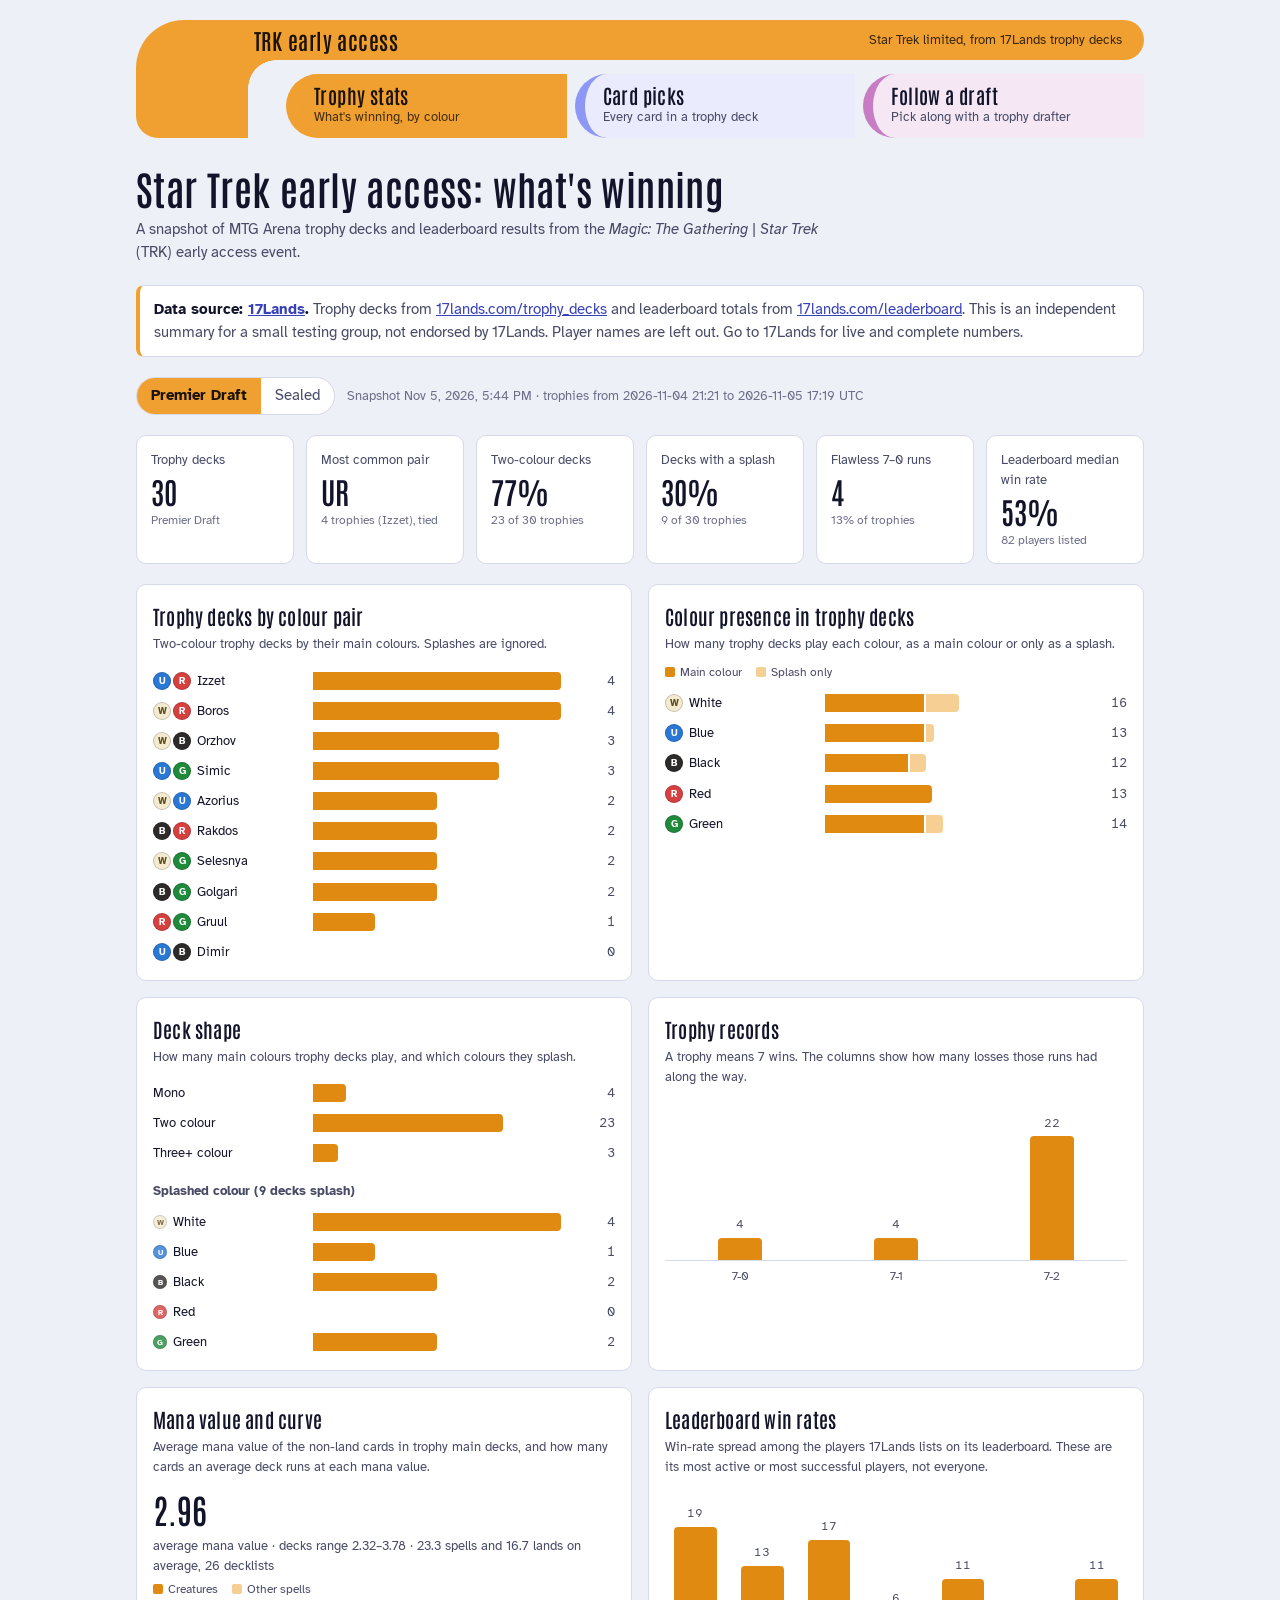
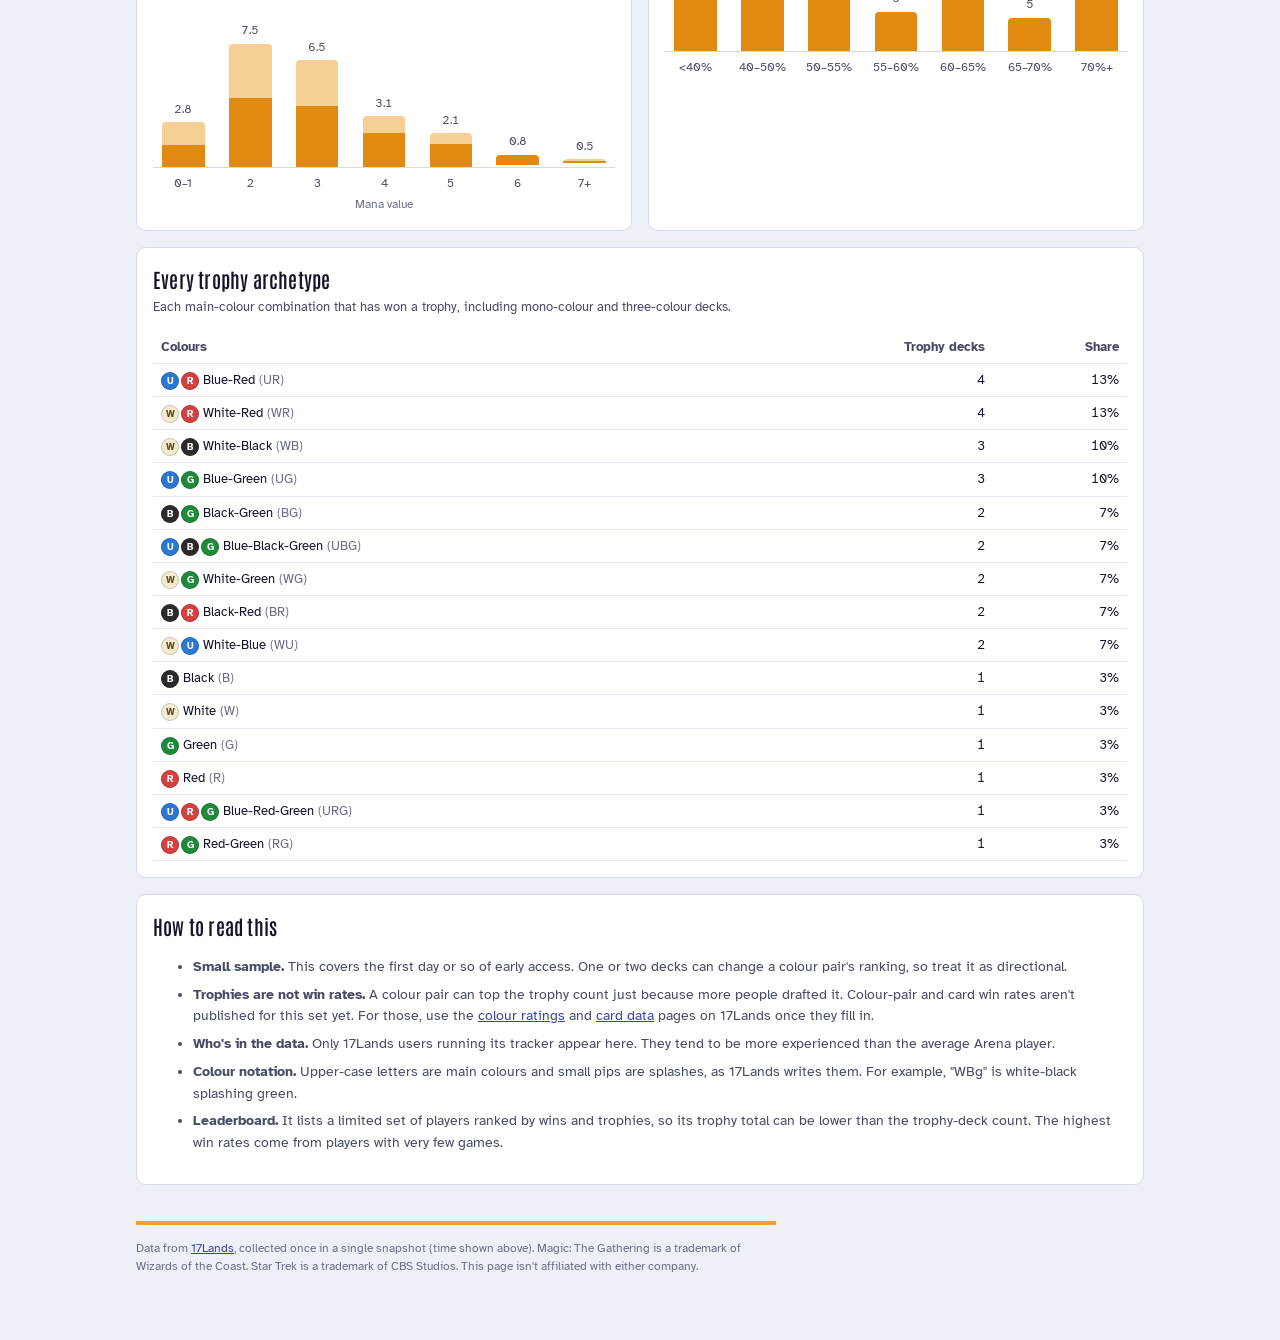
==== commit 585260b0: "Add average mana value and curve panel to the trophy stats page Computes average mana value and the " ====
--- a/docs/index.html
+++ b/docs/index.html
@@ -54,6 +54,13 @@
 .vcol:hover { background: var(--grid); }
 .vcol .v { font-size: 12px; color: var(--text-secondary); font-variant-numeric: tabular-nums; }
 .vcol .b { width: 70%; max-width: 44px; background: var(--series-1); border-radius: 4px 4px 0 0; }
+.vcol .stack { width: 70%; max-width: 44px; display: flex; flex-direction: column; border-radius: 4px 4px 0 0; overflow: hidden; }
+.vcol .stack .b { width: 100%; max-width: none; border-radius: 0; }
+.vcol .stack .b.soft { background: var(--series-1-soft); }
+.mv-head { display: flex; align-items: baseline; gap: 10px; flex-wrap: wrap; margin-bottom: 10px; }
+.mv-head .value { font: 600 34px/1 var(--display); }
+.mv-head .note { color: var(--text-secondary); font-size: 13px; }
+.axis-note { color: var(--text-muted); font-size: 12px; text-align: center; margin-top: 2px; }
 .vlabels { display: flex; gap: 6px; margin-top: 6px; }
 .vlabels span { flex: 1; text-align: center; font-size: 12px; color: var(--text-secondary); }
 table { width: 100%; border-collapse: collapse; font-size: 13px; }
@@ -130,6 +137,18 @@
       <div class="vlabels" id="records-l"></div>
     </section>
 
+    <section class="card">
+      <h2>Mana value and curve</h2>
+      <p class="desc">Average mana value of the non-land cards in trophy main decks, and how many cards an average deck runs at each mana value.</p>
+      <div id="curve-body">
+        <div class="mv-head"><span class="value" id="mv-avg"></span><span class="note" id="mv-note"></span></div>
+        <div class="legend"><span style="--c:var(--series-1)">Creatures</span><span style="--c:var(--series-1-soft)">Other spells</span></div>
+        <div class="vbars" id="curve"></div>
+        <div class="vlabels" id="curve-l"></div>
+        <div class="axis-note">Mana value</div>
+      </div>
+      <div class="empty" id="curve-empty" hidden>Decklists are only collected for Premier Draft trophy decks. Switch to Premier Draft to see the curve.</div>
+    </section>
 
     <section class="card">
       <h2>Leaderboard win rates</h2>
@@ -229,6 +248,25 @@
       (note ? '<div class="note">' + note + "</div>" : "") + "</div>";
   }
 
+  function renderCurve(c) {
+    $("curve-body").hidden = !c;
+    $("curve-empty").hidden = !!c;
+    if (!c) return;
+    const r1 = (x) => x.toFixed(1);
+    $("mv-avg").textContent = c.avg_mv.toFixed(2);
+    $("mv-note").textContent = "average mana value · decks range " + c.min_mv.toFixed(2) + "–" + c.max_mv.toFixed(2) +
+      " · " + r1(c.avg_spells) + " spells and " + r1(c.avg_lands) + " lands on average, " + c.decks + " decklists";
+    const max = Math.max(1, ...c.curve.map((b) => b.creatures + b.other));
+    $("curve").innerHTML = c.curve.map((b) => {
+      const tot = b.creatures + b.other;
+      const tipText = "Mana value " + b.label + ": " + r1(tot) + " cards per deck (" + r1(b.creatures) + " creatures, " + r1(b.other) + " other)";
+      return '<div class="vcol" data-tip="' + esc(tipText) + '"><span class="v">' + r1(tot) + '</span><div class="stack" style="height:' +
+        (tot / max) * 82 + '%"><div class="b soft" style="flex:' + b.other + '"></div><div class="b" style="flex:' + b.creatures + '"></div></div></div>';
+    }).join("");
+    $("curve-l").innerHTML = c.curve.map((b) => "<span>" + esc(b.label) + "</span>").join("");
+    bindTips($("curve"));
+  }
+
   function render() {
     const f = stats.formats[fmt];
     if (!f) return;
@@ -275,7 +313,7 @@
     vbars($("records"), $("records-l"), t.records.map((r) => ({
       label: r.record, v: r.count, tip: r.record + ": " + r.count + " trophies (" + pct(r.count, n) + ")",
     })));
-
+    renderCurve(f.curve);
 
     vbars($("wr"), $("wr-l"), lb.win_rate_hist.map((b) => ({
       label: b.label, v: b.count, tip: b.label + " win rate: " + b.count + " of " + lb.players + " listed players",
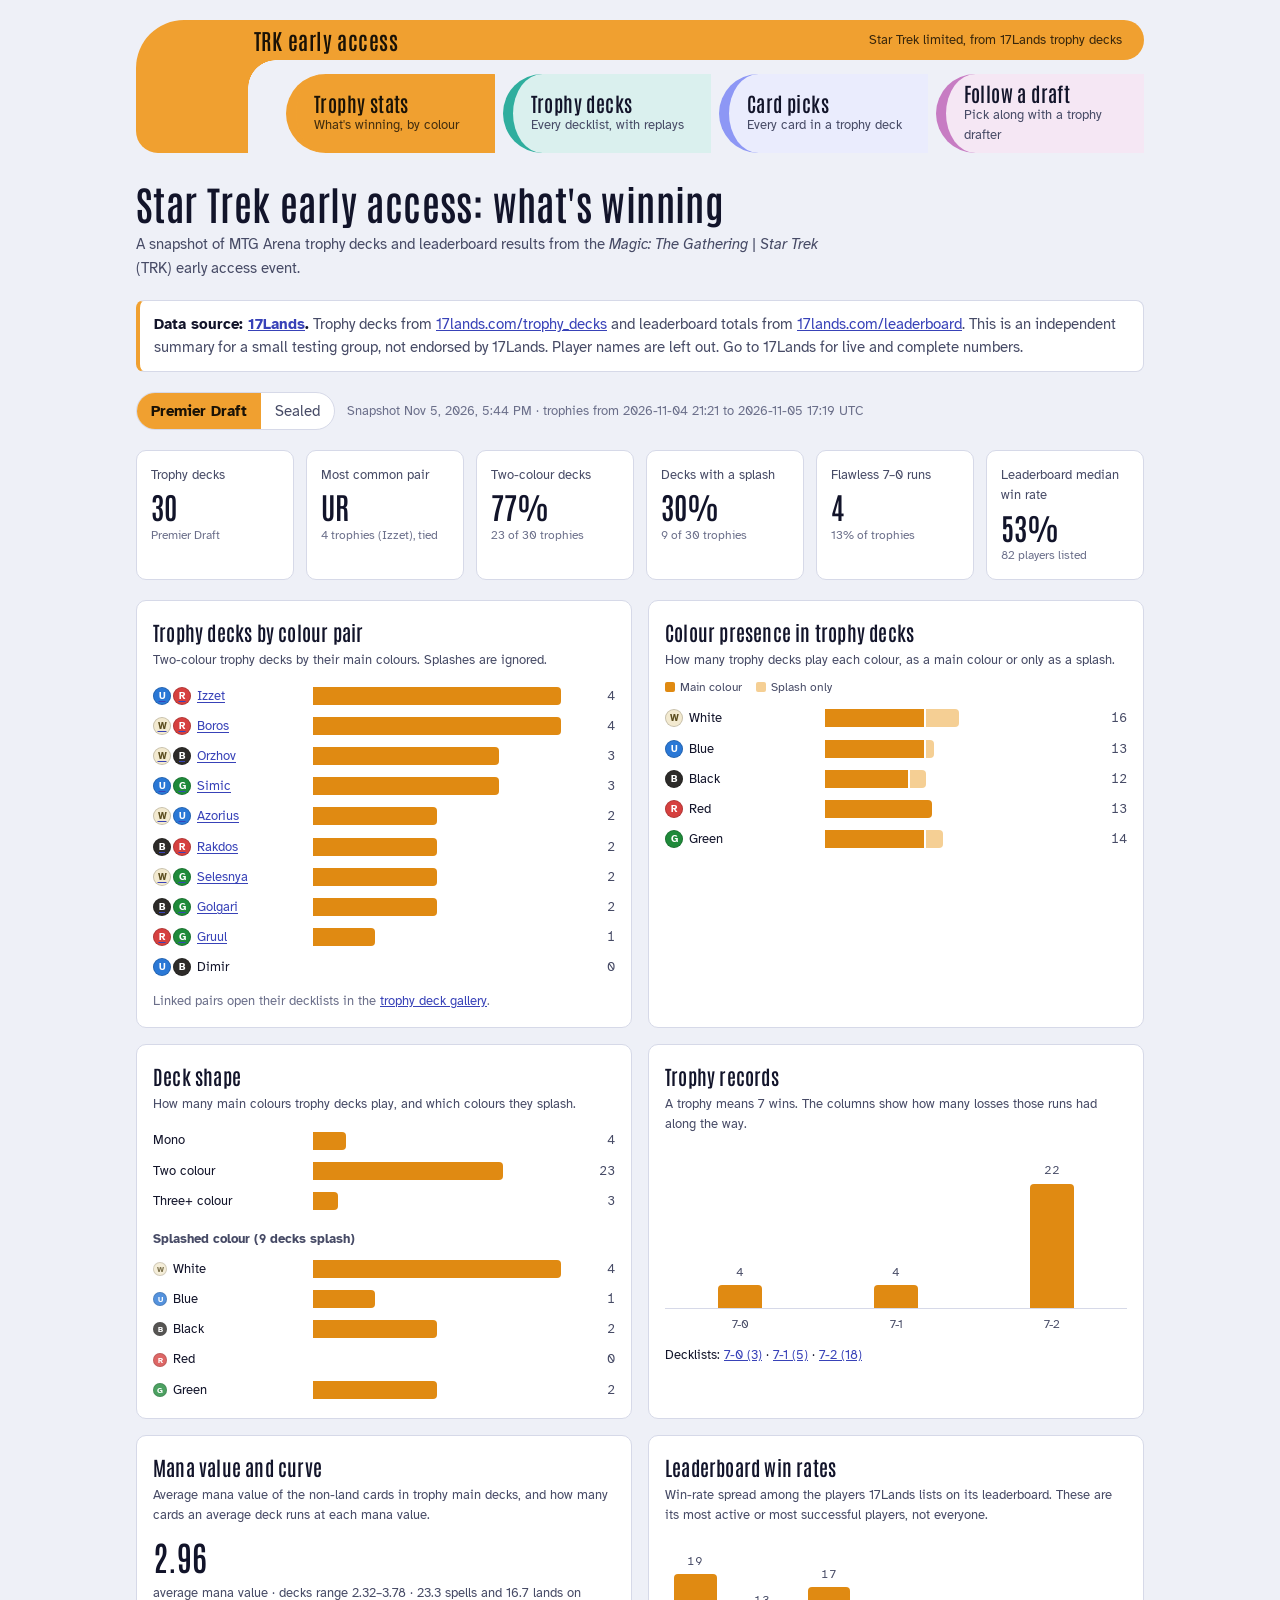
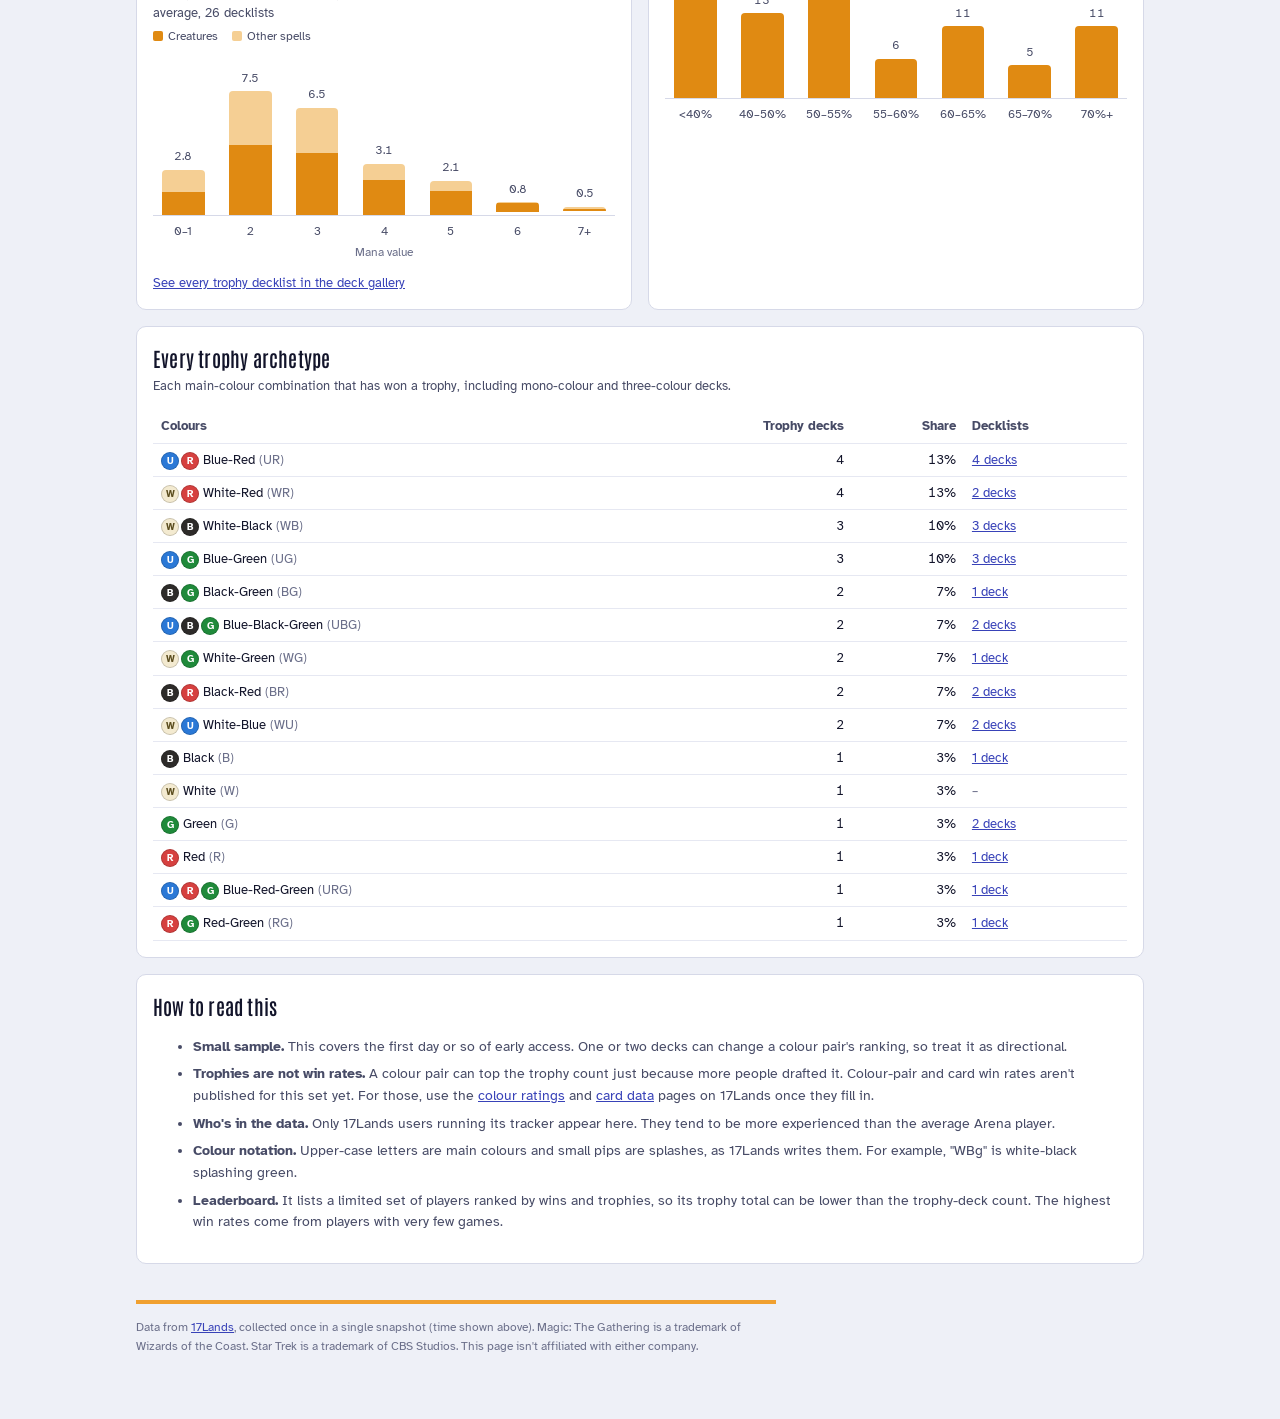
==== commit 09c6521c: "Add a trophy deck gallery with draft replay links New docs/decks.html shows every collected Premier " ====
--- a/docs/index.html
+++ b/docs/index.html
@@ -30,6 +30,10 @@
 .bars { display: flex; flex-direction: column; gap: 6px; }
 .bar-row { display: grid; grid-template-columns: minmax(96px, 150px) 1fr 44px; align-items: center; gap: 10px; padding: 2px 0; border-radius: 6px; }
 .bar-row:hover { background: var(--grid); }
+a.bar-row { color: inherit; text-decoration: none; }
+a.bar-row .bar-label { color: var(--accent-ink); text-decoration: underline; text-underline-offset: 2px; }
+a.bar-row:focus-visible { outline: 2px solid var(--here); outline-offset: 2px; }
+.more { font-size: 13px; margin: 12px 0 0; }
 .bar-label { display: flex; align-items: center; gap: 6px; font-size: 13px; color: var(--text-primary); white-space: nowrap; overflow: hidden; text-overflow: ellipsis; }
 .bar-track { position: relative; height: 18px; display: flex; gap: 2px; }
 .bar-fill { height: 100%; border-radius: 0 4px 4px 0; background: var(--series-1); min-width: 0; }
@@ -84,6 +88,7 @@
     <div class="bar"><a class="site" href="index.html">TRK early access</a><span>Star Trek limited, from 17Lands trophy decks</span></div>
     <nav aria-label="Pages">
       <a href="index.html" aria-current="page"><b>Trophy stats</b><span>What's winning, by colour</span></a>
+      <a href="decks.html"><b>Trophy decks</b><span>Every decklist, with replays</span></a>
       <a href="cards.html"><b>Card picks</b><span>Every card in a trophy deck</span></a>
       <a href="follow.html"><b>Follow a draft</b><span>Pick along with a trophy drafter</span></a>
     </nav>
@@ -113,6 +118,7 @@
       <h2>Trophy decks by colour pair</h2>
       <p class="desc">Two-colour trophy decks by their main colours. Splashes are ignored.</p>
       <div class="bars" id="pairs"></div>
+      <p class="more meta" id="pairs-more"></p>
     </section>
 
     <section class="card">
@@ -135,6 +141,7 @@
       <p class="desc">A trophy means 7 wins. The columns show how many losses those runs had along the way.</p>
       <div class="vbars" id="records"></div>
       <div class="vlabels" id="records-l"></div>
+      <p class="more" id="records-more"></p>
     </section>
 
     <section class="card">
@@ -146,6 +153,7 @@
         <div class="vbars" id="curve"></div>
         <div class="vlabels" id="curve-l"></div>
         <div class="axis-note">Mana value</div>
+        <p class="more"><a href="decks.html">See every trophy decklist in the deck gallery</a></p>
       </div>
       <div class="empty" id="curve-empty" hidden>Decklists are only collected for Premier Draft trophy decks. Switch to Premier Draft to see the curve.</div>
     </section>
@@ -160,7 +168,7 @@
     <section class="card full">
       <h2>Every trophy archetype</h2>
       <p class="desc">Each main-colour combination that has won a trophy, including mono-colour and three-colour decks.</p>
-      <div class="table-scroll"><table id="arch"><thead><tr><th>Colours</th><th class="num">Trophy decks</th><th class="num">Share</th></tr></thead><tbody></tbody></table></div>
+      <div class="table-scroll"><table id="arch"><thead><tr><th>Colours</th><th class="num">Trophy decks</th><th class="num">Share</th><th id="arch-dl">Decklists</th></tr></thead><tbody></tbody></table></div>
     </section>
 
     <section class="card full">
@@ -228,8 +236,9 @@
       const fills = parts.map((p, i) =>
         '<div class="bar-fill' + (p.soft ? " soft" : "") + (i < parts.length - 1 ? " first-of-two" : "") +
         '" style="width:' + (p.v / max) * 100 + '%"></div>').join("");
-      return '<div class="bar-row" data-tip="' + esc(r.tip) + '"><div class="bar-label">' + r.labelHtml +
-        '</div><div class="bar-track">' + fills + '</div><div class="bar-val">' + r.total + "</div></div>";
+      const tag = r.href ? 'a href="' + esc(r.href) + '"' : "div";
+      return "<" + tag + ' class="bar-row" data-tip="' + esc(r.tip) + '"><div class="bar-label">' + r.labelHtml +
+        '</div><div class="bar-track">' + fills + '</div><div class="bar-val">' + r.total + "</div></" + tag.split(" ")[0] + ">";
     }).join("");
     bindTips(el);
   }
@@ -289,10 +298,16 @@
       tile("Leaderboard median win rate", lb.median_win_rate != null ? Math.round(lb.median_win_rate * 100) + "%" : "–",
         lb.players + " players listed");
 
+    // decklists (and pick data) only exist for some Premier Draft trophies; link to the gallery where there are any
+    const dl = (f.decklists || {}).by_main || {};
+    const galleryHref = (q) => "decks.html?" + q;
     hbars($("pairs"), t.pairs.map((p) => ({
       labelHtml: pips(p.code) + " " + p.name, total: p.count, parts: [{ v: p.count }],
-      tip: p.name + " (" + p.code + "): " + p.count + " trophy deck" + (p.count === 1 ? "" : "s") + " · " + pct(p.count, n) + " of all trophies",
+      href: dl[p.code] ? galleryHref("colors=" + p.code) : "",
+      tip: p.name + " (" + p.code + "): " + p.count + " trophy deck" + (p.count === 1 ? "" : "s") + " · " + pct(p.count, n) + " of all trophies" +
+        (dl[p.code] ? " · click to see " + dl[p.code] + " decklist" + (dl[p.code] === 1 ? "" : "s") : ""),
     })));
+    $("pairs-more").innerHTML = f.decklists ? 'Linked pairs open their decklists in the <a href="decks.html">trophy deck gallery</a>.' : "";
 
     hbars($("presence"), t.presence.map((c) => ({
       labelHtml: pips(c.code) + " " + c.name, total: c.any,
@@ -313,6 +328,9 @@
     vbars($("records"), $("records-l"), t.records.map((r) => ({
       label: r.record, v: r.count, tip: r.record + ": " + r.count + " trophies (" + pct(r.count, n) + ")",
     })));
+    const byRec = (f.decklists || {}).by_record || {};
+    $("records-more").innerHTML = f.decklists ? "Decklists: " + t.records.filter((r) => byRec[r.record]).map((r) =>
+      '<a href="' + galleryHref("record=" + r.record) + '">' + r.record + " (" + byRec[r.record] + ")</a>").join(" · ") : "";
     renderCurve(f.curve);
 
     vbars($("wr"), $("wr-l"), lb.win_rate_hist.map((b) => ({
@@ -321,7 +339,10 @@
 
     $("arch").querySelector("tbody").innerHTML = t.archetypes.map((a) =>
       "<tr><td>" + pips(a.code) + " " + esc(colourWords(a.code)) + ' <span style="color:var(--text-muted)">(' + a.code +
-      ')</span></td><td class="num">' + a.count + '</td><td class="num">' + pct(a.count, n) + "</td></tr>").join("");
+      ')</span></td><td class="num">' + a.count + '</td><td class="num">' + pct(a.count, n) + "</td>" +
+      (f.decklists ? "<td>" + (dl[a.code] ? '<a href="' + galleryHref("colors=" + a.code) + '">' + dl[a.code] + " deck" + (dl[a.code] === 1 ? "" : "s") + "</a>" : '<span class="meta">–</span>') + "</td>" : "") +
+      "</tr>").join("");
+    $("arch-dl").hidden = !f.decklists;
   }
 
   document.querySelectorAll(".seg button").forEach((b) => b.addEventListener("click", () => {
--- a/docs/site.css
+++ b/docs/site.css
@@ -20,6 +20,7 @@
   --hue-stats: #f0a030;
   --hue-cards: #8d97f5;
   --hue-follow: #c77cc3;
+  --hue-decks: #2fae9e;
   --pip-W: #f3ead0; --pip-W-ink: #5b4d1f;
   --pip-U: #2a78d6; --pip-U-ink: #fff;
   --pip-B: #2d2b29; --pip-B-ink: #fff;
@@ -35,7 +36,7 @@
     --text-primary: #eef0fb; --text-secondary: #b8bdd8; --text-muted: #8a90b0;
     --series-1: #f5a742; --series-1-soft: #7a5a2c; --track: #1f2440; --accent-ink: #a8b4ff;
     --tip-bg: #eef0fb; --tip-fg: #0d1020; --good: #3fb35c; --bad: #e86160;
-    --hue-stats: #f5a742; --hue-cards: #9ea8ff; --hue-follow: #d48bd0;
+    --hue-stats: #f5a742; --hue-cards: #9ea8ff; --hue-follow: #d48bd0; --hue-decks: #4cc7b6;
     --pip-B: #4a4744; --pip-C: #5a5853; --pip-C-ink: #f0efec;
   }
 }
@@ -45,12 +46,13 @@
   --text-primary: #eef0fb; --text-secondary: #b8bdd8; --text-muted: #8a90b0;
   --series-1: #f5a742; --series-1-soft: #7a5a2c; --track: #1f2440; --accent-ink: #a8b4ff;
   --tip-bg: #eef0fb; --tip-fg: #0d1020; --good: #3fb35c; --bad: #e86160;
-  --hue-stats: #f5a742; --hue-cards: #9ea8ff; --hue-follow: #d48bd0;
+  --hue-stats: #f5a742; --hue-cards: #9ea8ff; --hue-follow: #d48bd0; --hue-decks: #4cc7b6;
   --pip-B: #4a4744; --pip-C: #5a5853; --pip-C-ink: #f0efec;
 }
 body.p-stats { --here: var(--hue-stats); }
 body.p-cards { --here: var(--hue-cards); }
 body.p-follow { --here: var(--hue-follow); }
+body.p-decks { --here: var(--hue-decks); }
 
 * { box-sizing: border-box; }
 body {
@@ -85,7 +87,7 @@
 .bridge .site { font: 600 22px/1 var(--display); color: inherit; text-decoration: none; letter-spacing: .02em; }
 .bridge .bar span { margin-left: auto; font-size: 13px; opacity: .85; }
 .bridge nav {
-  grid-row: 2; grid-column: 2; display: grid; grid-template-columns: repeat(3, 1fr); gap: 8px;
+  grid-row: 2; grid-column: 2; display: grid; grid-template-columns: repeat(4, 1fr); gap: 8px;
   padding: 14px 0 0 calc(var(--bend) + 10px);
 }
 .bridge nav a {
@@ -97,12 +99,16 @@
 }
 .bridge nav a[href="cards.html"] { --hue: var(--hue-cards); }
 .bridge nav a[href="follow.html"] { --hue: var(--hue-follow); }
+.bridge nav a[href="decks.html"] { --hue: var(--hue-decks); }
 .bridge nav a b { font: 600 20px/1.15 var(--display); letter-spacing: .02em; }
 .bridge nav a span { font-size: 13px; color: var(--text-secondary); }
 .bridge nav a:hover { background: color-mix(in srgb, var(--hue) 34%, var(--surface-1)); }
 .bridge nav a[aria-current="page"] { background: var(--hue); color: var(--on-accent); }
 .bridge nav a[aria-current="page"] span { color: var(--on-accent); opacity: .8; }
 .bridge nav a:focus-visible { outline: 3px solid var(--text-primary); outline-offset: 2px; }
+@media (max-width: 960px) {
+  .bridge nav { grid-template-columns: repeat(2, 1fr); }
+}
 @media (max-width: 640px) {
   .bridge { --rail: 18px; --bend: 18px; }
   .bridge .elbow { border-radius: 18px 0 0 12px; }
